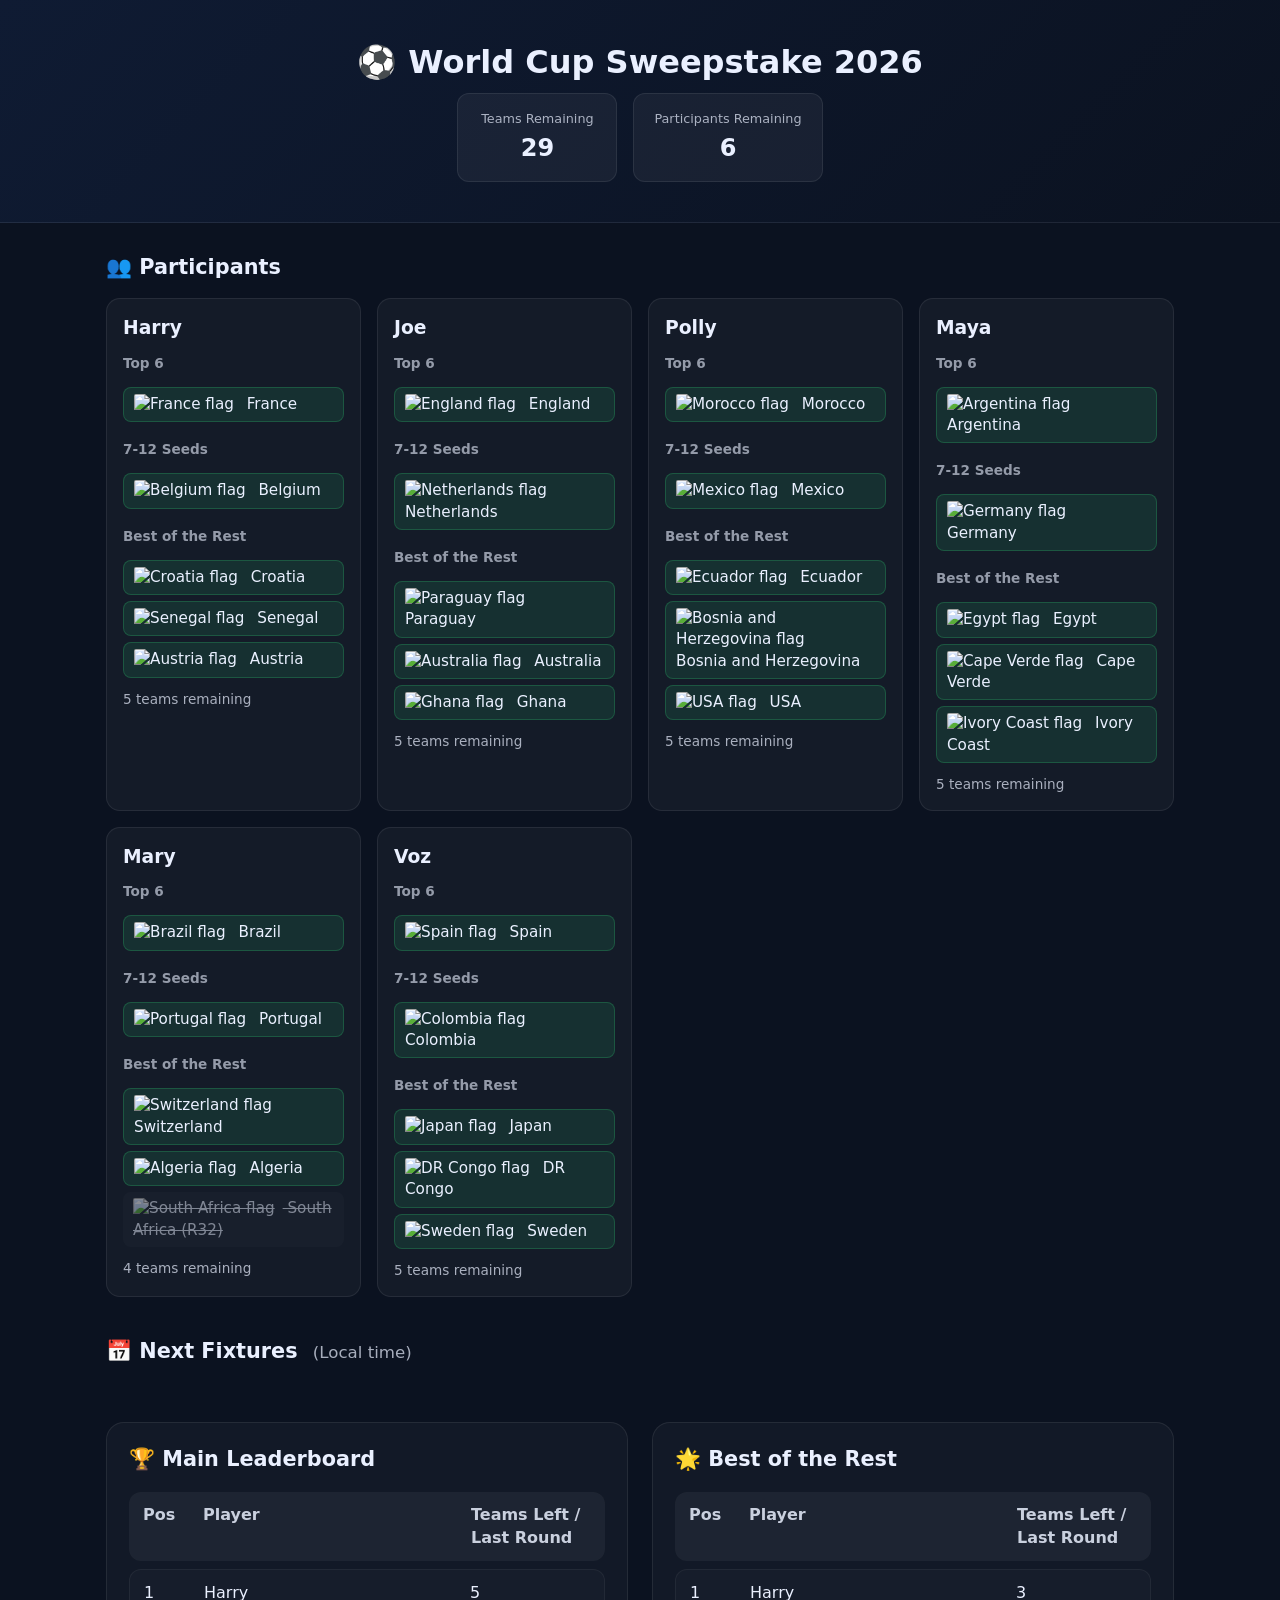
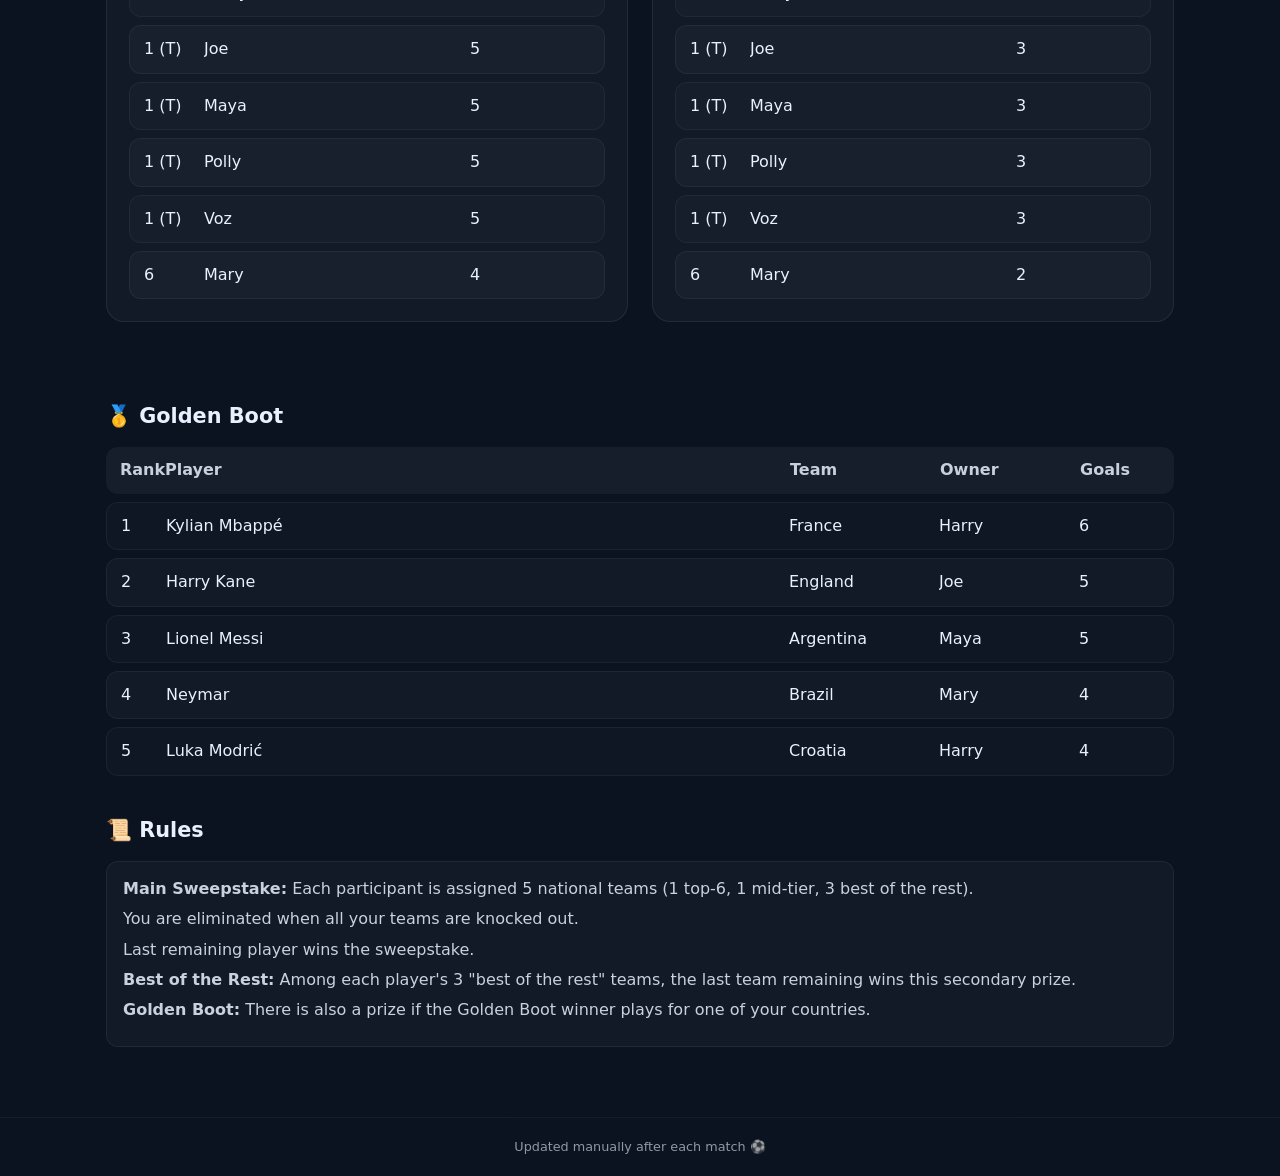
==== index.html @ 1a228617 "correct time zone" ====
<!DOCTYPE html>
<html lang="en">
<head>
  <meta charset="UTF-8" />
  <meta name="viewport" content="width=device-width, initial-scale=1.0"/>
  <title>World Cup Sweepstake</title>
  <link rel="stylesheet" href="style.css">
</head>

<body>

  <header class="hero">
    <h1>⚽ World Cup Sweepstake 2026</h1>
    

    <div class="summary">
      <div class="card">
        <div class="label">Teams Remaining</div>
        <div id="teamsRemaining" class="value">30</div>
      </div>

      <div class="card">
        <div class="label">Participants Remaining</div>
        <div class="value">6</div>
      </div>
    </div>
  </header>

  <main>
    <!-- Participants -->
    <section class="section">
      <h2>👥 Participants</h2>
      <div id="players" class="grid"></div>
    </section>

    <!-- Next Fixtures -->
    <section class="section">
      <h2>📅 Next Fixtures <span class="heading-meta">(Local time)</span></h2>
      <div id="next-fixtures" class="table"></div>
    </section>

   
    
    <!-- Leaderboards Side by Side -->
    <div class="leaderboards-container">
      <section class="section">
        <h2>🏆 Main Leaderboard</h2>
        <div id="leaderboard" class="table"></div>
      </section>

      <section class="section">
        <h2>🌟 Best of the Rest</h2>
        <div id="best-of-rest" class="table"></div>
      </section>
    </div>

     <!-- Golden Boot -->
    <section class="section">
      <h2>🥇 Golden Boot</h2>
      <div id="golden-boot" class="table"></div>
    </section>

    <!-- Rules -->
    <section class="section">
      <h2>📜 Rules</h2>
      <div class="rules">
        <p><strong>Main Sweepstake:</strong> Each participant is assigned 5 national teams (1 top-6, 1 mid-tier, 3 best of the rest).</p>
        <p>You are eliminated when all your teams are knocked out.</p>
        <p>Last remaining player wins the sweepstake.</p>
        <p><strong>Best of the Rest:</strong> Among each player's 3 "best of the rest" teams, the last team remaining wins this secondary prize.</p>
        <p><strong>Golden Boot:</strong> There is also a prize if the Golden Boot winner plays for one of your countries.</p>
      </div>
    </section>
  </main>

  <footer>
    <p>Updated manually after each match ⚽</p>
  </footer>

  <script src="data.js"></script>
  <script src="script.js"></script>
</body>
</html>
---- style.css ----
* {
  margin: 0;
  padding: 0;
  box-sizing: border-box;
  font-family: system-ui, -apple-system, Segoe UI, Roboto, Arial, sans-serif;
}

body {
  background: #0b1220;
  color: #eaf0ff;
  line-height: 1.4;
}

/* HERO */
.hero {
  padding: 40px 20px;
  text-align: center;
  background: linear-gradient(135deg, #0f1b33, #0b1220);
  border-bottom: 1px solid rgba(255,255,255,0.08);
}

.hero h1 {
  font-size: 2rem;
  margin-bottom: 8px;
}

.subtitle {
  opacity: 0.7;
  margin-bottom: 24px;
}

.summary {
  display: flex;
  justify-content: center;
  gap: 16px;
  flex-wrap: wrap;
}

.card {
  background: rgba(255,255,255,0.05);
  padding: 16px 20px;
  border-radius: 12px;
  min-width: 160px;
  border: 1px solid rgba(255,255,255,0.08);
}

.label {
  font-size: 0.8rem;
  opacity: 0.7;
}

.value {
  font-size: 1.5rem;
  font-weight: 600;
  margin-top: 4px;
}

.flag {
  width: 20px;
  height: 15px;
  margin-right: 8px;
  border-radius: 2px;
  vertical-align: middle;
}

/* MAIN LAYOUT */
main {
  max-width: 1100px;
  margin: 0 auto;
  padding: 30px 16px;
}

.section {
  margin-bottom: 40px;
}

.section h2 {
  margin-bottom: 16px;
  font-size: 1.3rem;
}

.section h2 .heading-meta {
  font-size: 0.8em;
  opacity: 0.7;
  font-weight: 400;
  margin-left: 8px;
}

/* LEADERBOARDS */
.leaderboards-container {
  display: grid;
  grid-template-columns: 1fr 1fr;
  gap: 24px;
  align-items: flex-start;
  margin-bottom: 40px;
  min-width: 0;
}

.leaderboards-container .section {
  background: rgba(255,255,255,0.03);
  border: 1px solid rgba(255,255,255,0.08);
  border-radius: 18px;
  padding: 22px;
}

.leaderboards-container .section h2 {
  margin-bottom: 18px;
}

.table {
  display: flex;
  flex-direction: column;
  gap: 8px;
}

.leaderboard-header,
.leaderboard-row {
  display: grid;
  grid-template-columns: 60px 1fr 120px;
  padding: 12px 14px;
  border-radius: 12px;
  min-width: 0;
}

.leaderboard-header {
  background: rgba(255,255,255,0.06);
  font-weight: 600;
  opacity: 0.85;
}

.leaderboard-row {
  background: rgba(255,255,255,0.03);
  border: 1px solid rgba(255,255,255,0.05);
}

.leaderboard-row:nth-child(even) {
  background: rgba(255,255,255,0.02);
}

.leaderboard-row div {
  white-space: nowrap;
  overflow: hidden;
  text-overflow: ellipsis;
}

.golden-boot-header,
.golden-boot-row {
  display: grid;
  grid-template-columns: 45px 1fr 150px 140px 80px;
  padding: 12px 14px;
  border-radius: 12px;
  min-width: 0;
}

.golden-boot-header {
  background: rgba(255,255,255,0.06);
  font-weight: 600;
  opacity: 0.85;
}

.golden-boot-row {
  background: rgba(255,255,255,0.03);
  border: 1px solid rgba(255,255,255,0.05);
}

.golden-boot-row:nth-child(even) {
  background: rgba(255,255,255,0.02);
}

.golden-boot-row div {
  white-space: nowrap;
  overflow: hidden;
  text-overflow: ellipsis;
}

/* PLAYERS GRID */
.grid {
  display: grid;
  grid-template-columns: repeat(auto-fit, minmax(240px, 1fr));
  gap: 16px;
}

.player-card {
  background: rgba(255,255,255,0.04);
  border: 1px solid rgba(255,255,255,0.08);
  border-radius: 14px;
  padding: 16px;
  transition: transform 0.15s ease, border-color 0.15s ease;
}

.player-card:hover {
  transform: translateY(-3px);
  border-color: rgba(255,255,255,0.16);
}

.player-card h3 {
  margin-bottom: 12px;
}

.teams {
  display: flex;
  flex-direction: column;
  gap: 6px;
}

.team {
  padding: 6px 10px;
  border-radius: 8px;
  font-size: 0.95rem;
}

.team.alive {
  background: rgba(46, 204, 113, 0.12);
  border: 1px solid rgba(46, 204, 113, 0.25);
}

.team.out {
  background: rgba(255, 255, 255, 0.04);
  opacity: 0.5;
  text-decoration: line-through;
}

.footer {
  margin-top: 12px;
  font-size: 0.85rem;
  opacity: 0.7;
}

/* FIXTURE STYLES */
.next-fixture-row {
  display: flex;
  justify-content: space-between;
  align-items: center;
  padding: 14px 16px;
  border-radius: 14px;
  background: rgba(255,255,255,0.04);
  border: 1px solid rgba(255,255,255,0.06);
  gap: 16px;
}

.next-fixture-row.live {
  border-color: rgba(255, 84, 84, 0.35);
  background: rgba(255, 84, 84, 0.08);
}

.fixture-meta {
  display: flex;
  align-items: center;
  gap: 10px;
  opacity: 0.8;
}

.live-badge {
  display: inline-flex;
  align-items: center;
  justify-content: center;
  padding: 4px 8px;
  border-radius: 999px;
  background: #ff5454;
  color: #fff;
  font-size: 0.75rem;
  font-weight: 700;
  letter-spacing: 0.02em;
}

/* RULES */
.rules {
  background: rgba(255,255,255,0.03);
  padding: 16px;
  border-radius: 12px;
  border: 1px solid rgba(255,255,255,0.06);
}

.rules p {
  margin-bottom: 8px;
  opacity: 0.85;
}

/* FOOTER */
footer {
  text-align: center;
  padding: 20px;
  font-size: 0.8rem;
  opacity: 0.6;
  border-top: 1px solid rgba(255,255,255,0.08);
}

@media (max-width: 940px) {
  .leaderboards-container {
    grid-template-columns: 1fr;
  }
}
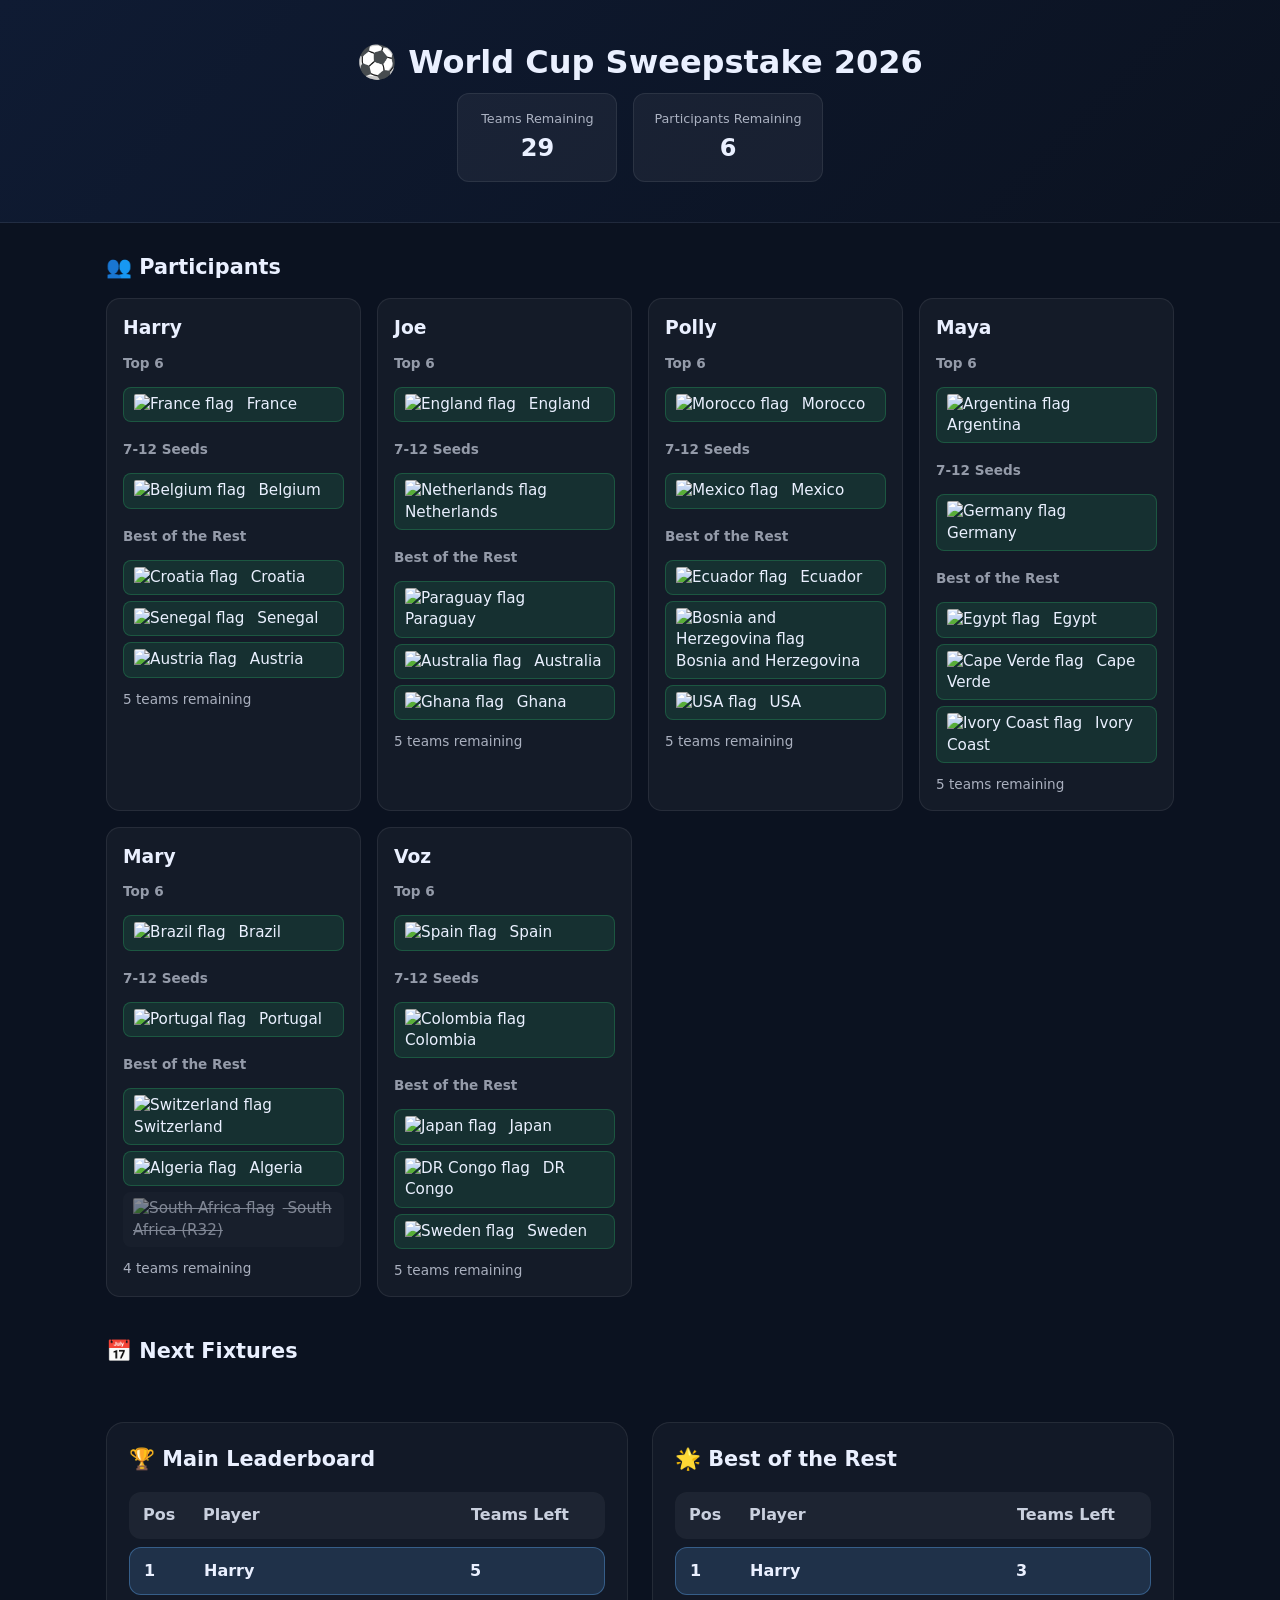
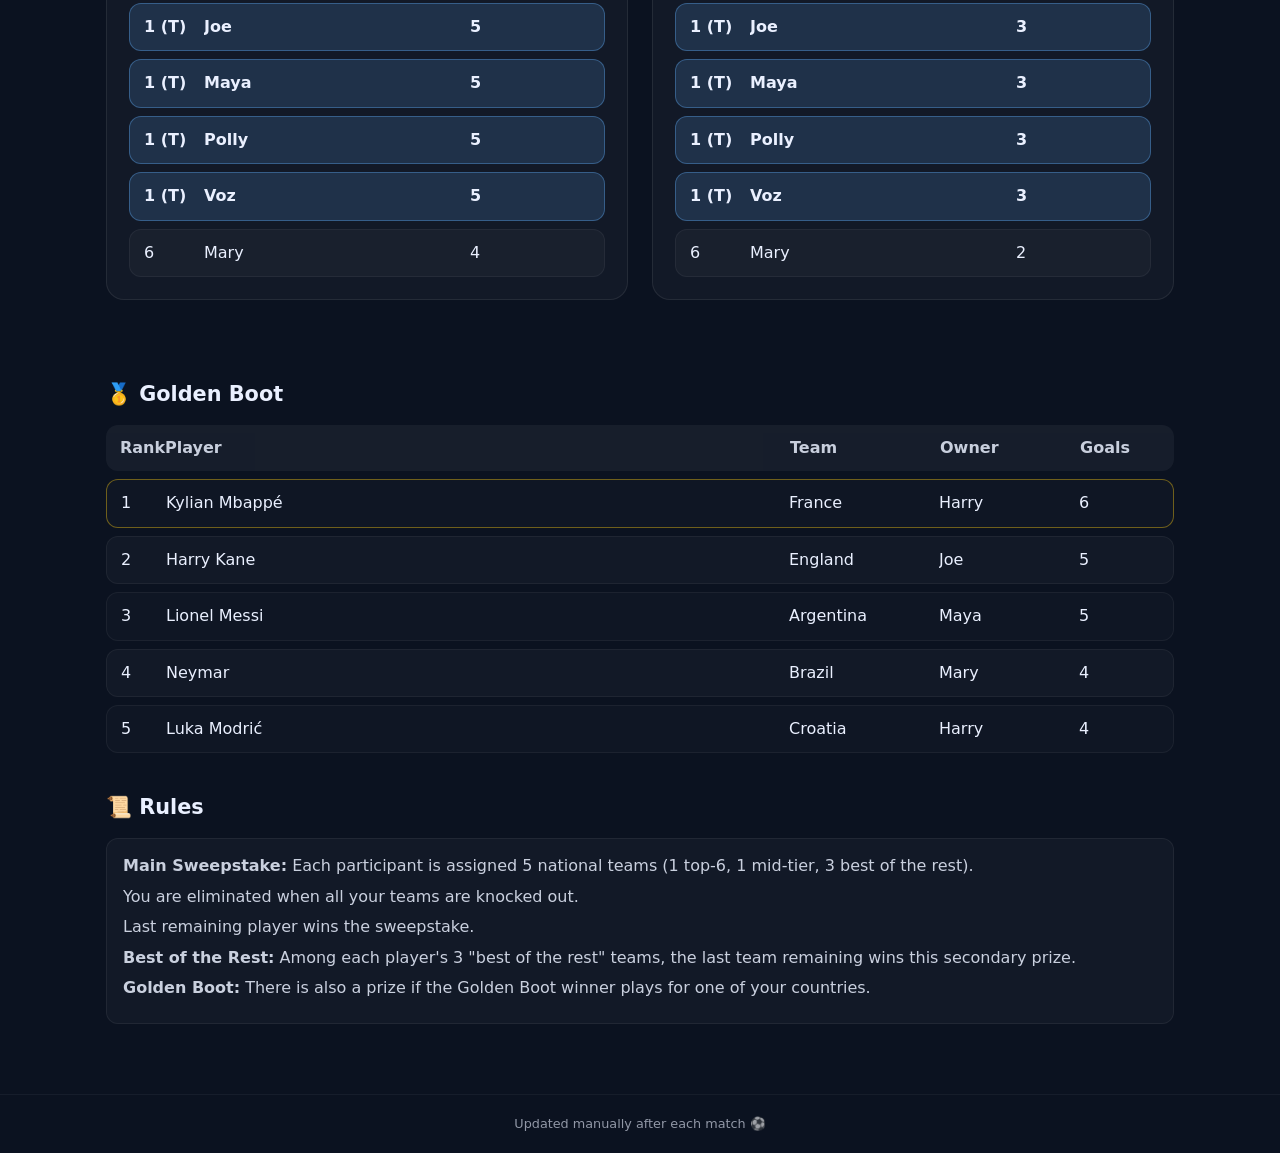
==== commit e63bf2f5: "winner highlighting" ====
--- a/index.html
+++ b/index.html
@@ -35,7 +35,7 @@
 
     <!-- Next Fixtures -->
     <section class="section">
-      <h2>📅 Next Fixtures <span class="heading-meta">(Local time)</span></h2>
+      <h2>📅 Next Fixtures </h2>
       <div id="next-fixtures" class="table"></div>
     </section>
 
--- a/style.css
+++ b/style.css
@@ -137,6 +137,15 @@
   background: rgba(255,255,255,0.02);
 }
 
+.leaderboard-row.winner {
+  background: rgba(102, 178, 255, 0.16);
+  border-color: rgba(102, 178, 255, 0.35);
+}
+
+.leaderboard-row.winner div {
+  font-weight: 600;
+}
+
 .leaderboard-row div {
   white-space: nowrap;
   overflow: hidden;
@@ -161,6 +170,11 @@
 .golden-boot-row {
   background: rgba(255,255,255,0.03);
   border: 1px solid rgba(255,255,255,0.05);
+}
+
+.golden-boot-row.winner {
+  background: rgba(255, 206, 15, 0.12);
+  border-color: rgba(255, 206, 15, 0.4);
 }
 
 .golden-boot-row:nth-child(even) {
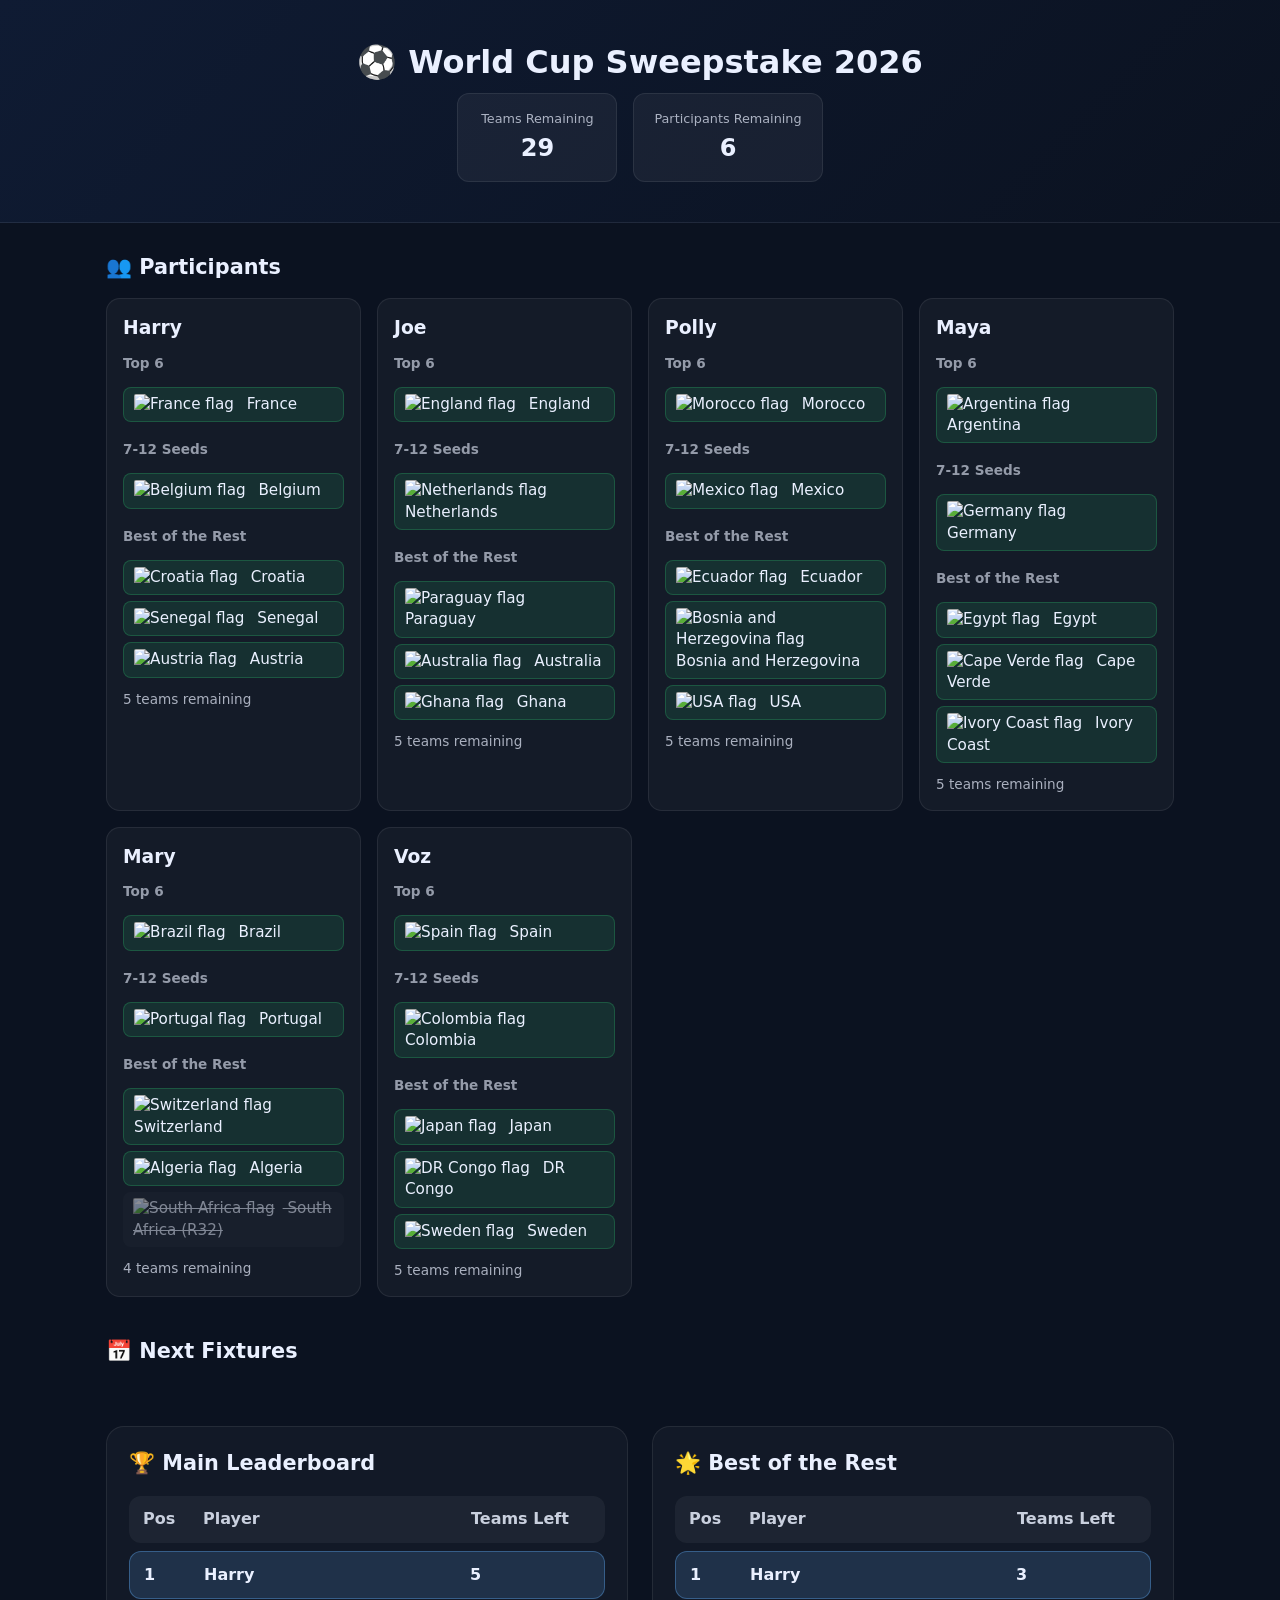
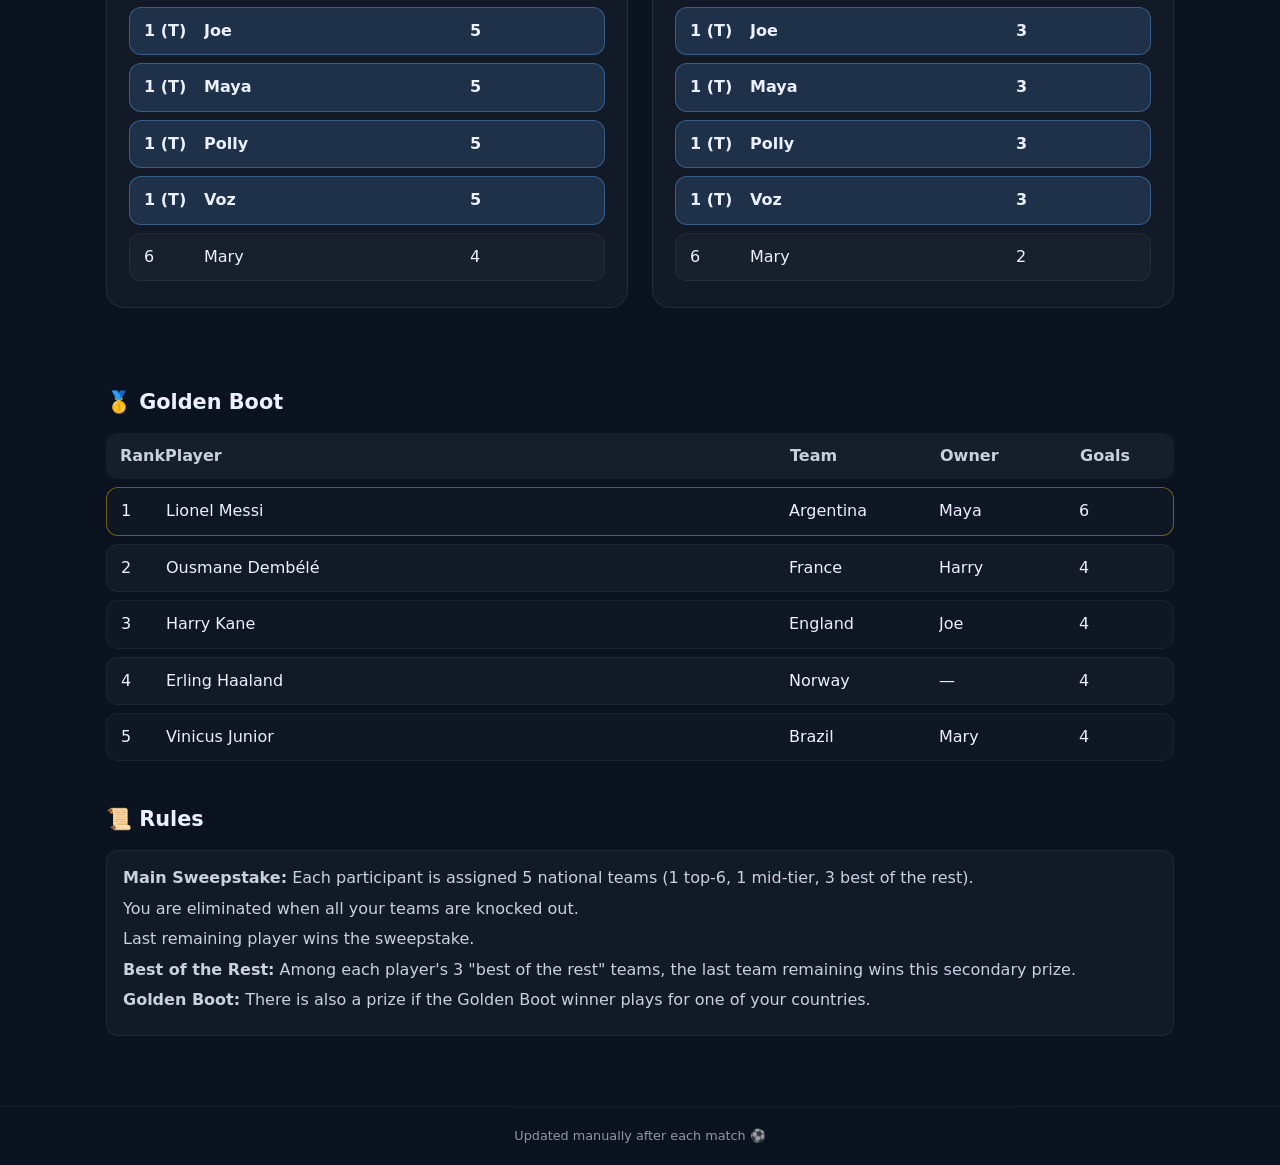
==== commit c0a3e2ec: "stats page" ====
--- a/index.html
+++ b/index.html
@@ -11,7 +11,6 @@
 
   <header class="hero">
     <h1>⚽ World Cup Sweepstake 2026</h1>
-    
 
     <div class="summary">
       <div class="card">
--- a/style.css
+++ b/style.css
@@ -29,6 +29,39 @@
   margin-bottom: 24px;
 }
 
+.hero-actions {
+  margin-bottom: 20px;
+}
+
+.button {
+  display: inline-flex;
+  align-items: center;
+  justify-content: center;
+  padding: 12px 18px;
+  border-radius: 999px;
+  border: 1px solid rgba(255,255,255,0.14);
+  background: rgba(255,255,255,0.08);
+  color: inherit;
+  text-decoration: none;
+  font-weight: 600;
+  transition: background 0.18s ease, transform 0.18s ease;
+}
+
+.button:hover {
+  background: rgba(255,255,255,0.12);
+  transform: translateY(-1px);
+}
+
+.button.primary {
+  background: #5487ff;
+  border-color: rgba(84, 135, 255, 0.8);
+  color: #fff;
+}
+
+.button.primary:hover {
+  background: #3f6ee0;
+}
+
 .summary {
   display: flex;
   justify-content: center;
@@ -74,6 +107,59 @@
   margin-bottom: 40px;
 }
 
+.participant-select {
+  width: 100%;
+  max-width: 420px;
+  padding: 14px 16px;
+  border-radius: 14px;
+  border: 1px solid rgba(255,255,255,0.14);
+  background: rgba(255,255,255,0.06);
+  color: inherit;
+  font-size: 1rem;
+}
+
+.stats-grid {
+  display: grid;
+  grid-template-columns: repeat(2, minmax(140px, 1fr));
+  gap: 16px;
+}
+
+.team-groups {
+  display: grid;
+  gap: 18px;
+}
+
+.team-group {
+  background: rgba(255,255,255,0.03);
+  border: 1px solid rgba(255,255,255,0.08);
+  border-radius: 18px;
+  padding: 18px;
+}
+
+.team-group h3 {
+  margin-bottom: 12px;
+}
+
+.team-detail {
+  display: flex;
+  justify-content: space-between;
+  gap: 12px;
+  align-items: center;
+  padding: 14px 16px;
+  border-radius: 12px;
+  background: rgba(255,255,255,0.04);
+  border: 1px solid rgba(255,255,255,0.08);
+}
+
+.team-detail.alive {
+  border-color: rgba(46, 204, 113, 0.24);
+  background: rgba(46, 204, 113, 0.1);
+}
+
+.team-detail.out {
+  opacity: 0.7;
+}
+
 .section h2 {
   margin-bottom: 16px;
   font-size: 1.3rem;
@@ -111,6 +197,12 @@
   display: flex;
   flex-direction: column;
   gap: 8px;
+  overflow-x: auto;
+  padding-bottom: 4px;
+}
+
+.table > div {
+  min-width: 100%;
 }
 
 .leaderboard-header,
@@ -120,6 +212,12 @@
   padding: 12px 14px;
   border-radius: 12px;
   min-width: 0;
+}
+
+.leaderboard-header {
+  position: sticky;
+  top: 0;
+  z-index: 2;
 }
 
 .leaderboard-header {
@@ -304,3 +402,78 @@
     grid-template-columns: 1fr;
   }
 }
+
+@media (max-width: 760px) {
+  body {
+    font-size: 0.95rem;
+  }
+
+  .hero {
+    padding: 28px 16px;
+  }
+
+  .summary {
+    flex-direction: column;
+    align-items: stretch;
+  }
+
+  .card {
+    min-width: auto;
+    width: 100%;
+  }
+
+  .section {
+    margin-bottom: 28px;
+  }
+
+  .section h2 {
+    font-size: 1.15rem;
+  }
+
+  .leaderboard-header,
+  .leaderboard-row,
+  .golden-boot-header,
+  .golden-boot-row {
+    padding: 10px 12px;
+  }
+
+  .next-fixture-row {
+    flex-direction: column;
+    align-items: flex-start;
+  }
+
+  .fixture-meta {
+    width: 100%;
+    margin-top: 10px;
+  }
+
+  .leaderboard-header,
+  .leaderboard-row {
+    grid-template-columns: 50px 1fr 1fr;
+  }
+
+  .golden-boot-header,
+  .golden-boot-row {
+    grid-template-columns: 35px 1fr 110px 110px 60px;
+  }
+
+  .leaderboard-header {
+    position: sticky;
+    top: 0;
+    z-index: 2;
+  }
+
+  .golden-boot-header {
+    position: sticky;
+    top: 0;
+    z-index: 2;
+  }
+
+  .team {
+    font-size: 0.9rem;
+  }
+
+  .footer {
+    font-size: 0.82rem;
+  }
+}
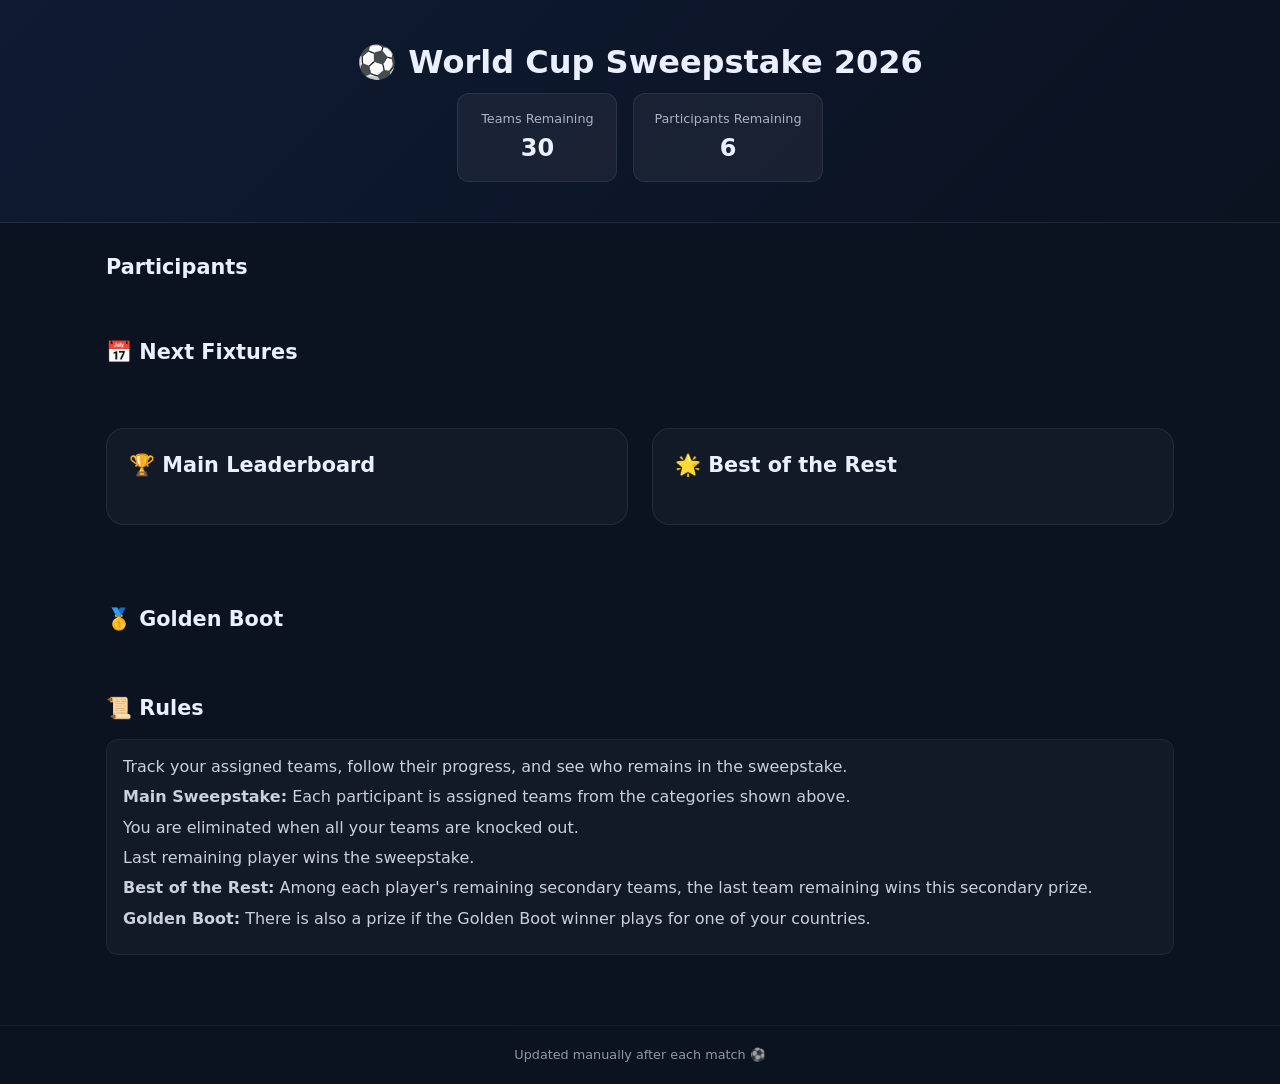
==== commit 0822e73f: "Merge: preserve remote goldenBoot/eliminatedTeams; keep local sweepstakes structure" ====
--- a/index.html
+++ b/index.html
@@ -10,7 +10,7 @@
 <body>
 
   <header class="hero">
-    <h1>⚽ World Cup Sweepstake 2026</h1>
+    <h1 id="pageTitle">⚽ World Cup Sweepstake 2026</h1>
 
     <div class="summary">
       <div class="card">
@@ -28,7 +28,7 @@
   <main>
     <!-- Participants -->
     <section class="section">
-      <h2>👥 Participants</h2>
+      <h2>Participants</h2>
       <div id="players" class="grid"></div>
     </section>
 
@@ -63,10 +63,11 @@
     <section class="section">
       <h2>📜 Rules</h2>
       <div class="rules">
-        <p><strong>Main Sweepstake:</strong> Each participant is assigned 5 national teams (1 top-6, 1 mid-tier, 3 best of the rest).</p>
+        <p>Track your assigned teams, follow their progress, and see who remains in the sweepstake.</p>
+        <p><strong>Main Sweepstake:</strong> Each participant is assigned teams from the categories shown above.</p>
         <p>You are eliminated when all your teams are knocked out.</p>
         <p>Last remaining player wins the sweepstake.</p>
-        <p><strong>Best of the Rest:</strong> Among each player's 3 "best of the rest" teams, the last team remaining wins this secondary prize.</p>
+        <p><strong>Best of the Rest:</strong> Among each player's remaining secondary teams, the last team remaining wins this secondary prize.</p>
         <p><strong>Golden Boot:</strong> There is also a prize if the Golden Boot winner plays for one of your countries.</p>
       </div>
     </section>
--- a/style.css
+++ b/style.css
@@ -107,58 +107,6 @@
   margin-bottom: 40px;
 }
 
-.participant-select {
-  width: 100%;
-  max-width: 420px;
-  padding: 14px 16px;
-  border-radius: 14px;
-  border: 1px solid rgba(255,255,255,0.14);
-  background: rgba(255,255,255,0.06);
-  color: inherit;
-  font-size: 1rem;
-}
-
-.stats-grid {
-  display: grid;
-  grid-template-columns: repeat(2, minmax(140px, 1fr));
-  gap: 16px;
-}
-
-.team-groups {
-  display: grid;
-  gap: 18px;
-}
-
-.team-group {
-  background: rgba(255,255,255,0.03);
-  border: 1px solid rgba(255,255,255,0.08);
-  border-radius: 18px;
-  padding: 18px;
-}
-
-.team-group h3 {
-  margin-bottom: 12px;
-}
-
-.team-detail {
-  display: flex;
-  justify-content: space-between;
-  gap: 12px;
-  align-items: center;
-  padding: 14px 16px;
-  border-radius: 12px;
-  background: rgba(255,255,255,0.04);
-  border: 1px solid rgba(255,255,255,0.08);
-}
-
-.team-detail.alive {
-  border-color: rgba(46, 204, 113, 0.24);
-  background: rgba(46, 204, 113, 0.1);
-}
-
-.team-detail.out {
-  opacity: 0.7;
-}
 
 .section h2 {
   margin-bottom: 16px;
@@ -388,6 +336,14 @@
   opacity: 0.85;
 }
 
+.empty-state {
+  padding: 16px;
+  border-radius: 14px;
+  background: rgba(255,255,255,0.04);
+  border: 1px solid rgba(255,255,255,0.08);
+  color: rgba(255,255,255,0.8);
+}
+
 /* FOOTER */
 footer {
   text-align: center;
@@ -454,7 +410,21 @@
 
   .golden-boot-header,
   .golden-boot-row {
-    grid-template-columns: 35px 1fr 110px 110px 60px;
+    grid-template-columns: 35px minmax(90px, 1.5fr) minmax(70px, 1fr) minmax(70px, 1fr) 45px;
+    gap: 6px;
+    align-items: start;
+  }
+
+  .golden-boot-header div,
+  .golden-boot-row div {
+    white-space: normal;
+    overflow-wrap: anywhere;
+    min-width: 0;
+  }
+
+  .golden-boot-header div:nth-child(2),
+  .golden-boot-row div:nth-child(2) {
+    min-width: 0;
   }
 
   .leaderboard-header {
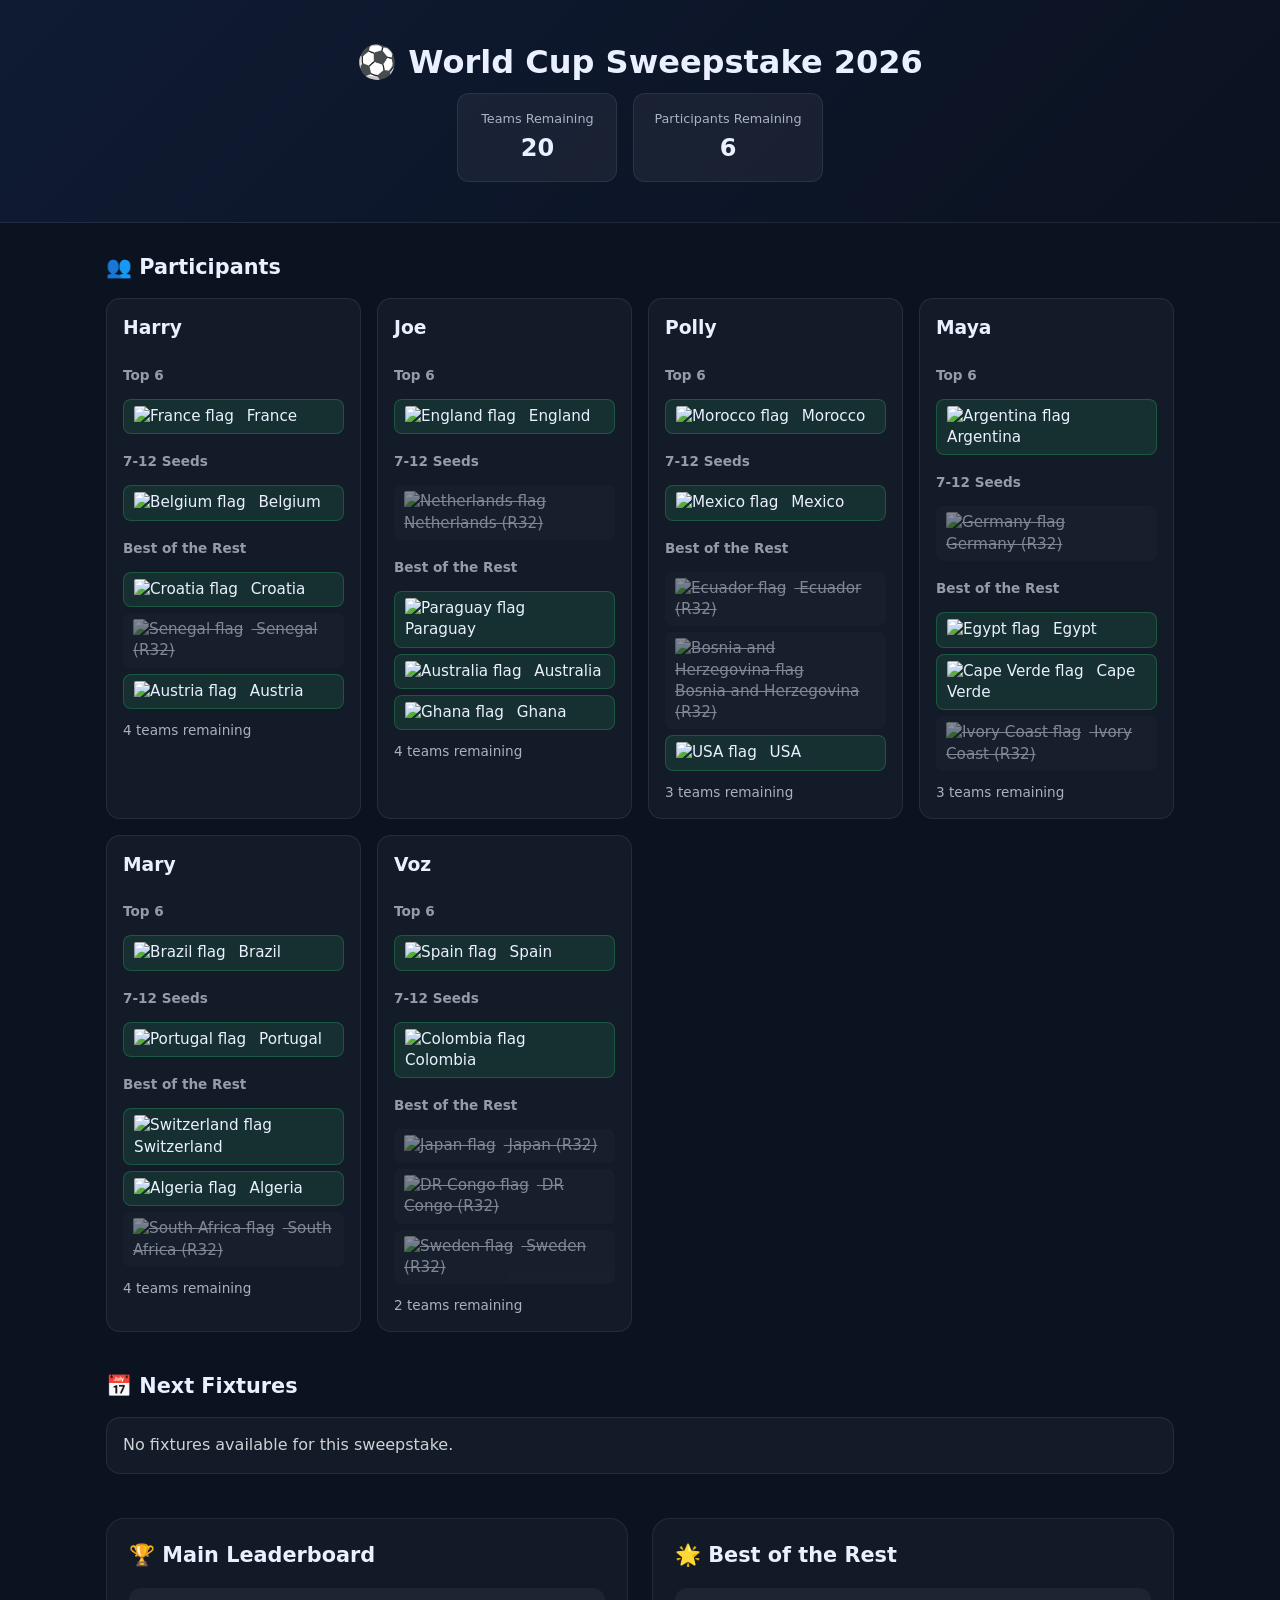
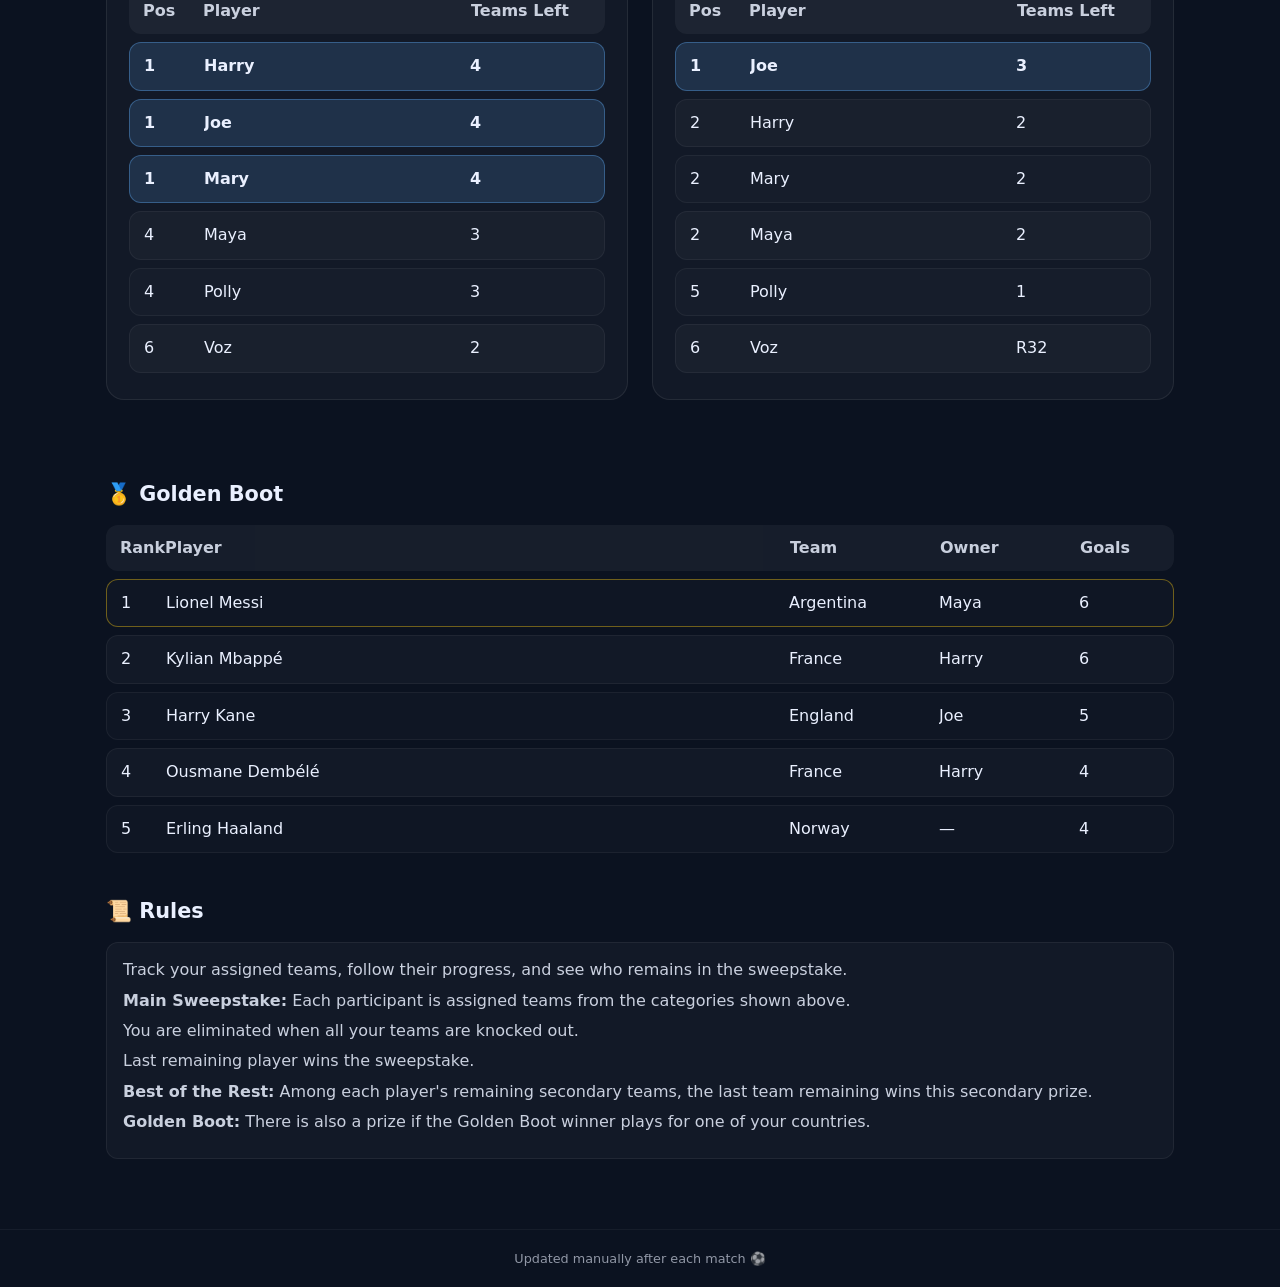
==== commit 06ffa7ab: "fixing" ====
--- a/index.html
+++ b/index.html
@@ -28,7 +28,7 @@
   <main>
     <!-- Participants -->
     <section class="section">
-      <h2>Participants</h2>
+      <h2>👥 Participants</h2>
       <div id="players" class="grid"></div>
     </section>
 
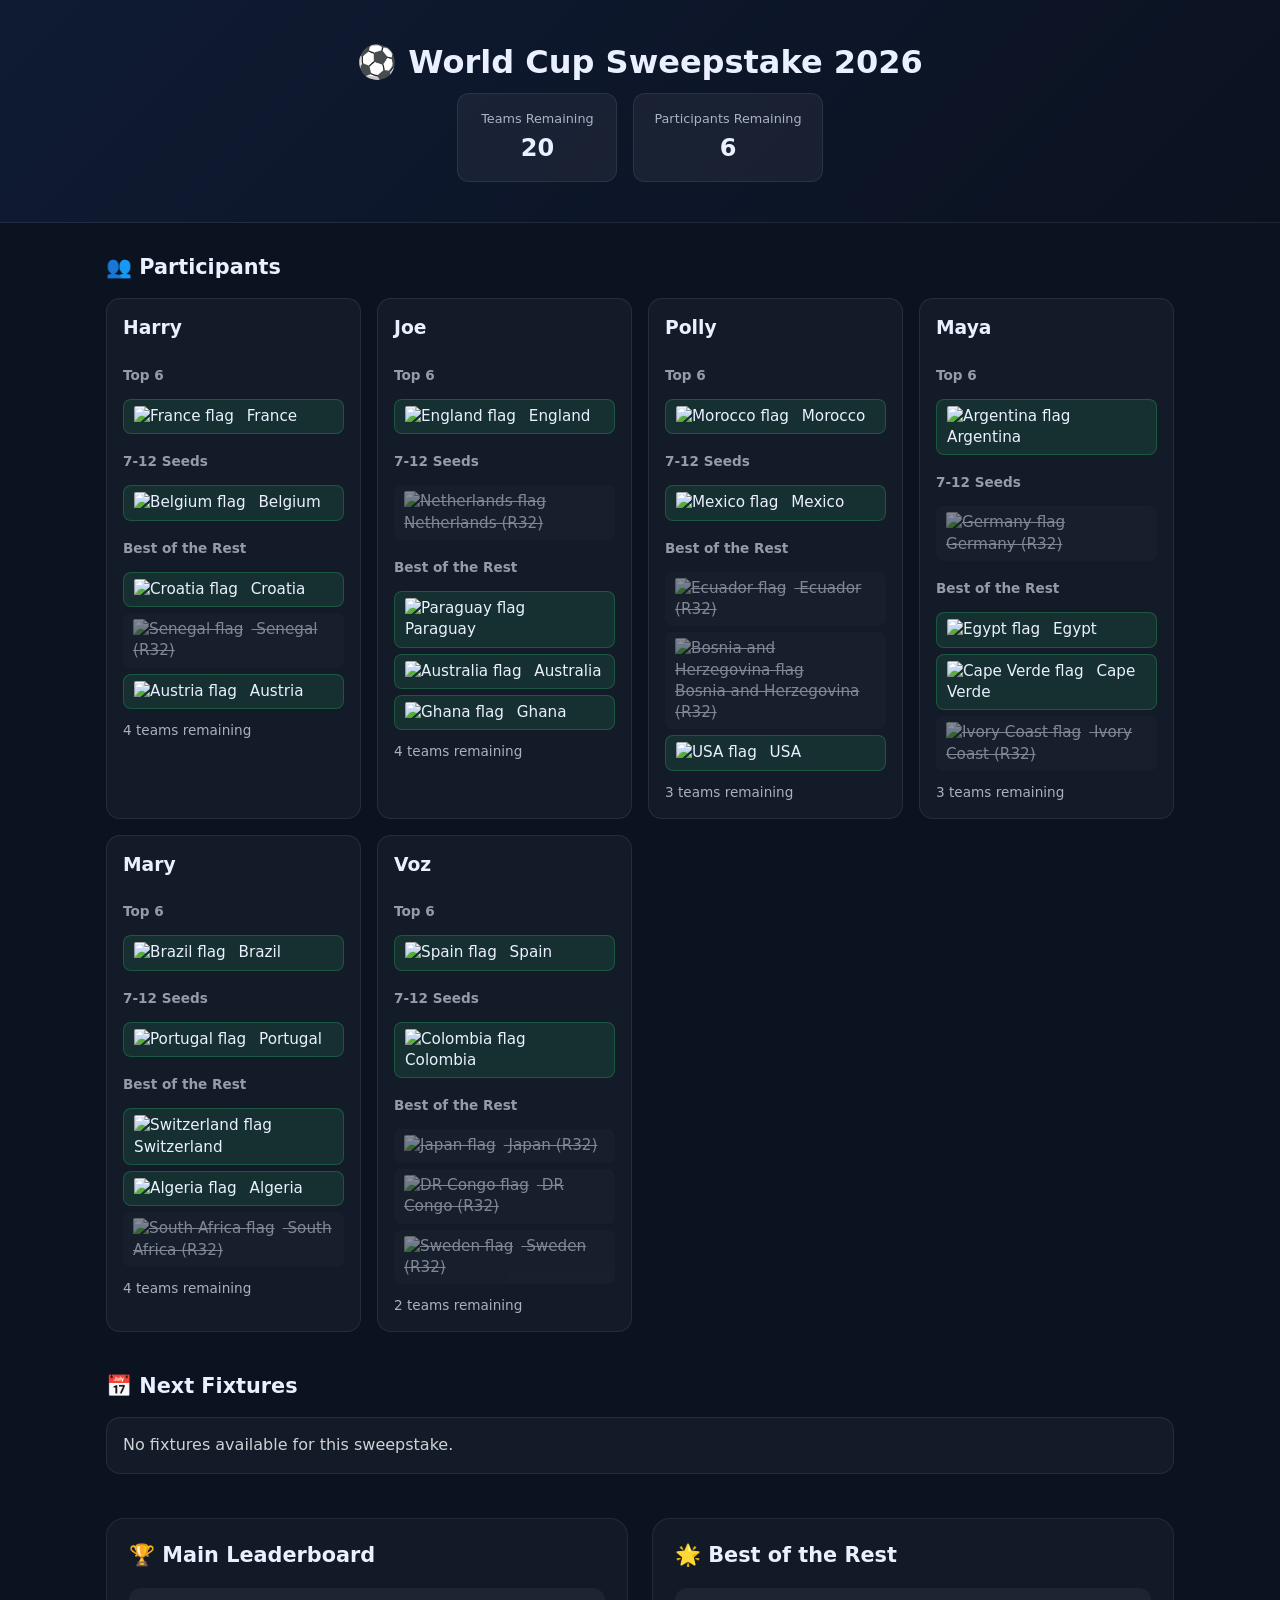
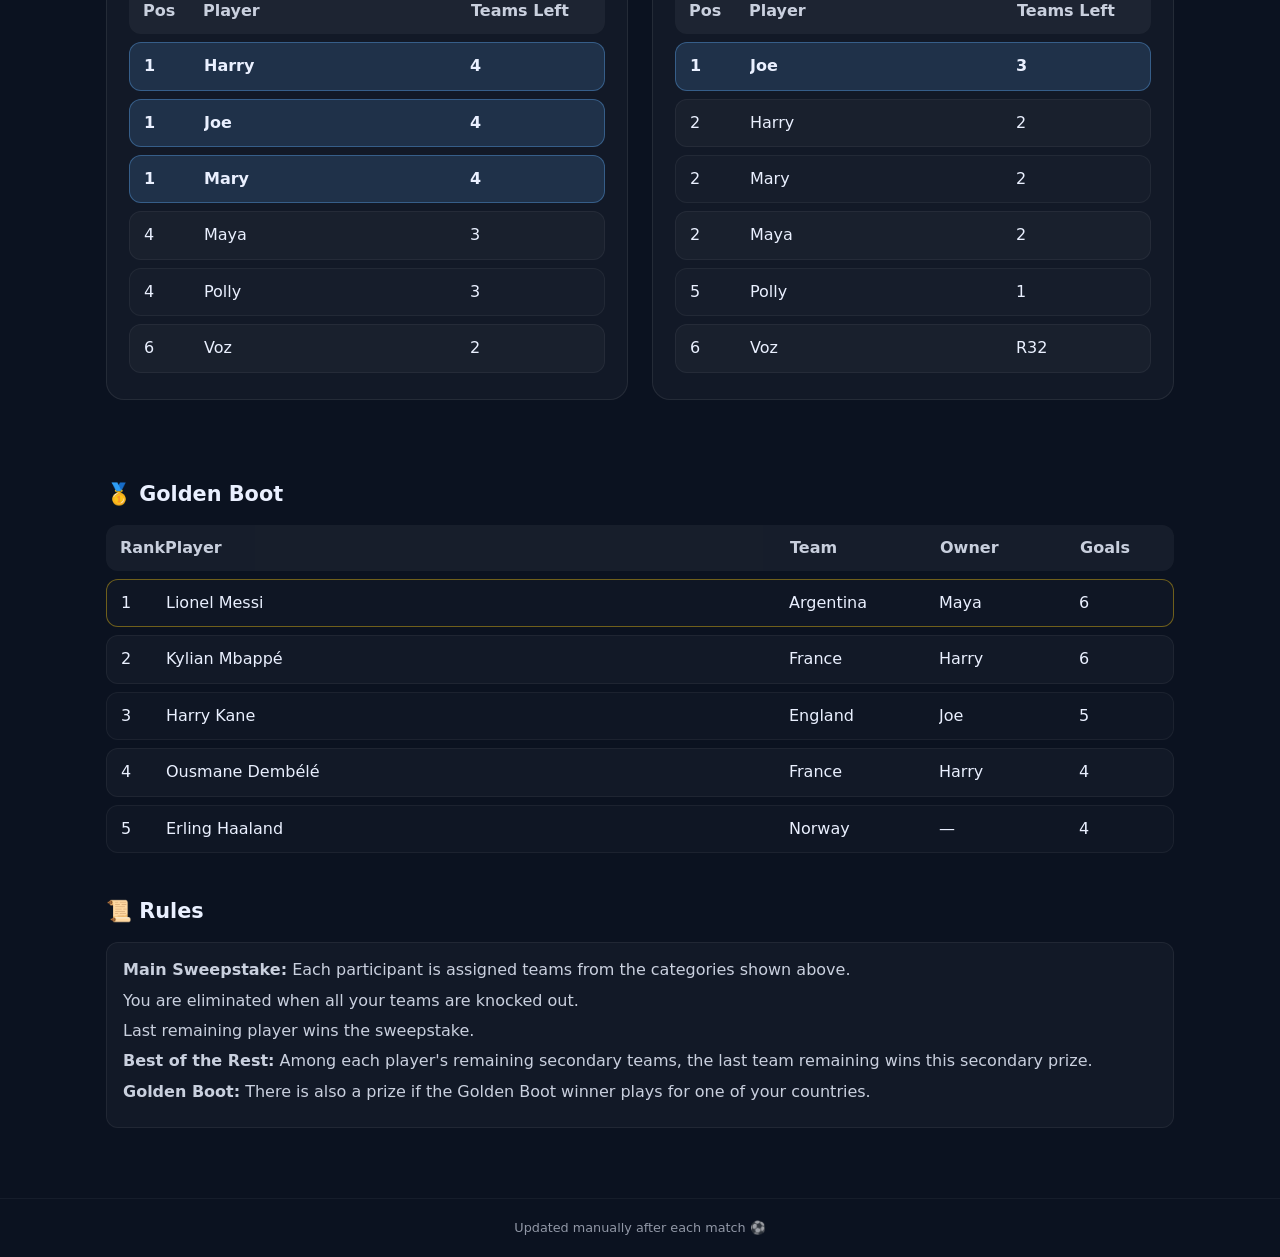
==== commit fd7a4d72: "minor" ====
--- a/index.html
+++ b/index.html
@@ -63,7 +63,6 @@
     <section class="section">
       <h2>📜 Rules</h2>
       <div class="rules">
-        <p>Track your assigned teams, follow their progress, and see who remains in the sweepstake.</p>
         <p><strong>Main Sweepstake:</strong> Each participant is assigned teams from the categories shown above.</p>
         <p>You are eliminated when all your teams are knocked out.</p>
         <p>Last remaining player wins the sweepstake.</p>
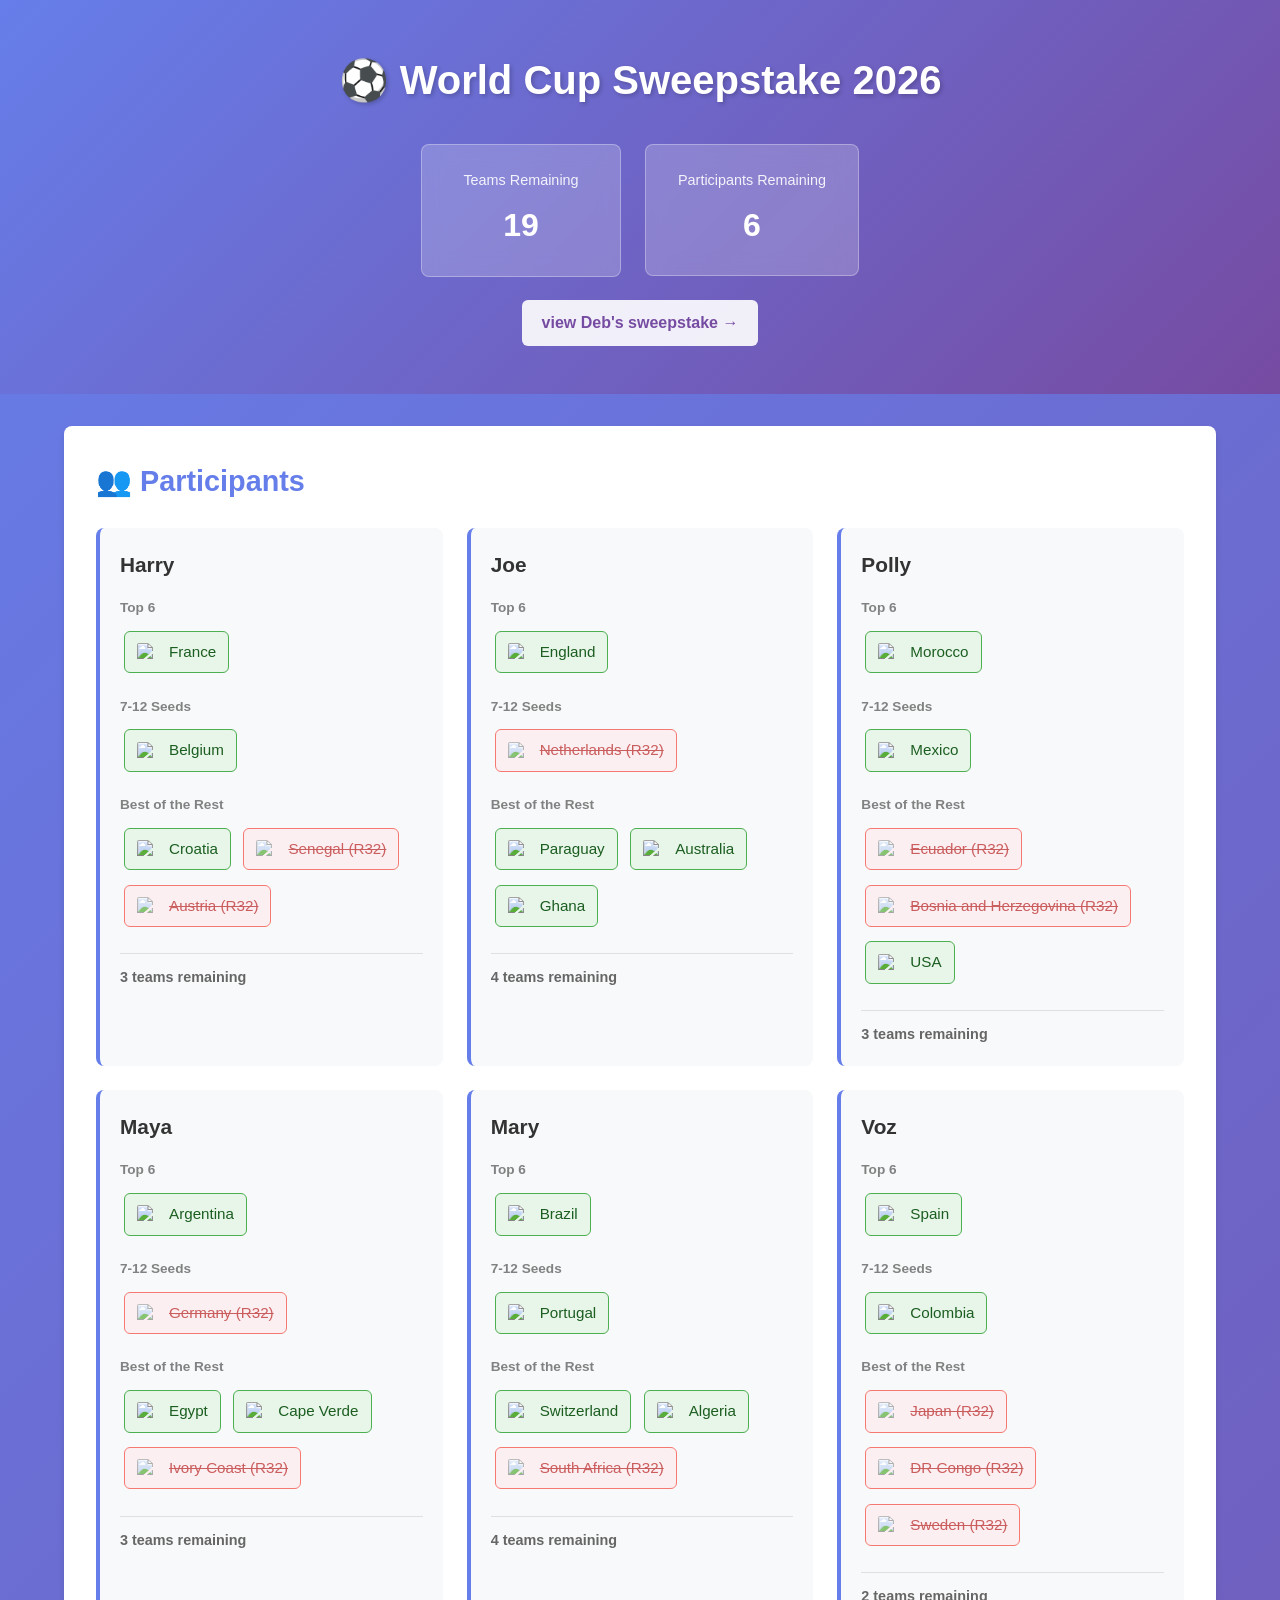
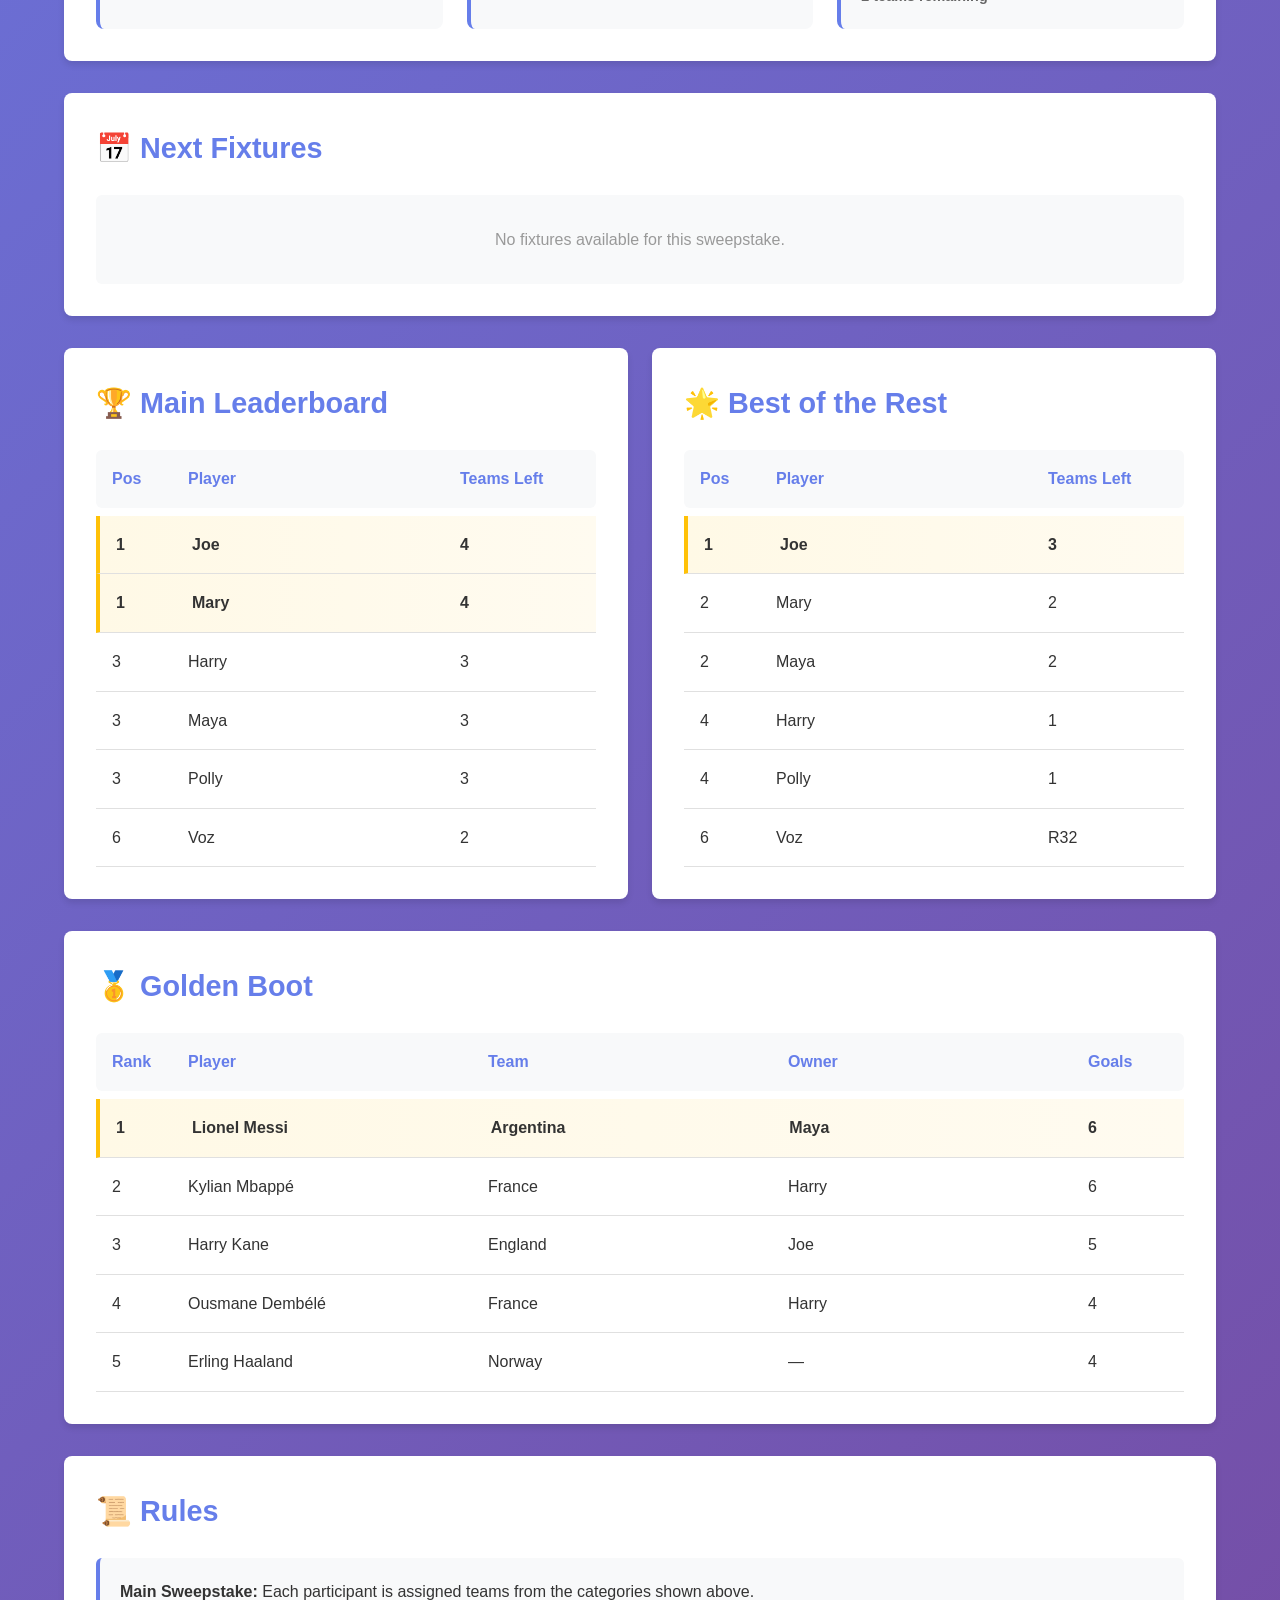
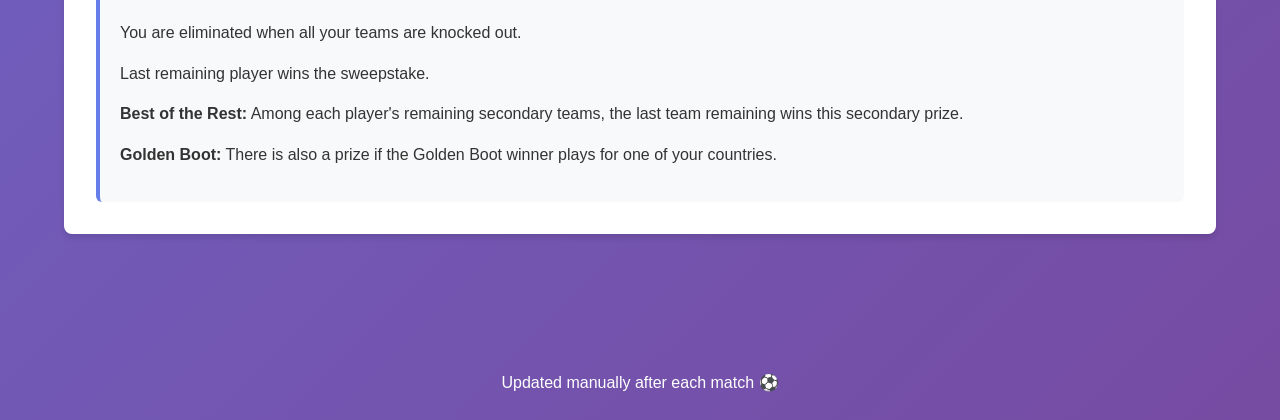
==== commit 1fe9c39a: "Add link to Deb's sweepstake in header" ====
--- a/index.html
+++ b/index.html
@@ -23,6 +23,10 @@
         <div class="value">6</div>
       </div>
     </div>
+
+    <div class="sweepstake-links">
+      <a href="team-draw.html">view Deb's sweepstake →</a>
+    </div>
   </header>
 
   <main>
@@ -39,7 +43,7 @@
     </section>
 
    
-    
+     
     <!-- Leaderboards Side by Side -->
     <div class="leaderboards-container">
       <section class="section">
--- a/style.css
+++ b/style.css
@@ -2,448 +2,326 @@
   margin: 0;
   padding: 0;
   box-sizing: border-box;
-  font-family: system-ui, -apple-system, Segoe UI, Roboto, Arial, sans-serif;
 }
 
 body {
-  background: #0b1220;
-  color: #eaf0ff;
-  line-height: 1.4;
-}
-
-/* HERO */
+  font-family: -apple-system, BlinkMacSystemFont, "Segoe UI", Roboto, "Helvetica Neue", Arial, sans-serif;
+  background: linear-gradient(135deg, #667eea 0%, #764ba2 100%);
+  color: #333;
+  line-height: 1.6;
+}
+
 .hero {
-  padding: 40px 20px;
+  background: linear-gradient(135deg, #667eea 0%, #764ba2 100%);
+  padding: 48px 24px;
   text-align: center;
-  background: linear-gradient(135deg, #0f1b33, #0b1220);
-  border-bottom: 1px solid rgba(255,255,255,0.08);
+  color: white;
 }
 
 .hero h1 {
-  font-size: 2rem;
-  margin-bottom: 8px;
-}
-
-.subtitle {
-  opacity: 0.7;
-  margin-bottom: 24px;
-}
-
-.hero-actions {
-  margin-bottom: 20px;
-}
-
-.button {
-  display: inline-flex;
-  align-items: center;
-  justify-content: center;
-  padding: 12px 18px;
-  border-radius: 999px;
-  border: 1px solid rgba(255,255,255,0.14);
-  background: rgba(255,255,255,0.08);
-  color: inherit;
-  text-decoration: none;
-  font-weight: 600;
-  transition: background 0.18s ease, transform 0.18s ease;
-}
-
-.button:hover {
-  background: rgba(255,255,255,0.12);
-  transform: translateY(-1px);
-}
-
-.button.primary {
-  background: #5487ff;
-  border-color: rgba(84, 135, 255, 0.8);
-  color: #fff;
-}
-
-.button.primary:hover {
-  background: #3f6ee0;
+  font-size: 2.5rem;
+  margin-bottom: 32px;
+  text-shadow: 2px 2px 4px rgba(0, 0, 0, 0.2);
 }
 
 .summary {
   display: flex;
   justify-content: center;
+  gap: 24px;
+  margin-bottom: 24px;
+  flex-wrap: wrap;
+}
+
+.card {
+  background: rgba(255, 255, 255, 0.2);
+  backdrop-filter: blur(10px);
+  border-radius: 8px;
+  padding: 24px 32px;
+  min-width: 200px;
+  border: 1px solid rgba(255, 255, 255, 0.3);
+}
+
+.card .label {
+  font-size: 0.9rem;
+  opacity: 0.9;
+  margin-bottom: 8px;
+}
+
+.card .value {
+  font-size: 2rem;
+  font-weight: bold;
+}
+
+.sweepstake-links {
+  margin-top: 24px;
+}
+
+.sweepstake-links a {
+  display: inline-block;
+  background: rgba(255, 255, 255, 0.9);
+  color: #764ba2;
+  padding: 10px 20px;
+  border-radius: 6px;
+  text-decoration: none;
+  font-weight: 600;
+  transition: all 0.3s ease;
+}
+
+.sweepstake-links a:hover {
+  background: white;
+  transform: translateY(-2px);
+  box-shadow: 0 4px 12px rgba(0, 0, 0, 0.15);
+}
+
+main {
+  max-width: 1200px;
+  margin: 0 auto;
+  padding: 32px 24px;
+}
+
+.section {
+  background: white;
+  border-radius: 8px;
+  padding: 32px;
+  margin-bottom: 32px;
+  box-shadow: 0 4px 6px rgba(0, 0, 0, 0.1);
+}
+
+.section h2 {
+  margin-bottom: 24px;
+  color: #667eea;
+  font-size: 1.8rem;
+}
+
+.grid {
+  display: grid;
+  grid-template-columns: repeat(auto-fill, minmax(300px, 1fr));
+  gap: 24px;
+}
+
+.player-card {
+  background: #f8f9fa;
+  border-radius: 8px;
+  padding: 20px;
+  border-left: 4px solid #667eea;
+  transition: all 0.3s ease;
+}
+
+.player-card:hover {
+  box-shadow: 0 4px 12px rgba(102, 126, 234, 0.15);
+  transform: translateY(-2px);
+}
+
+.player-card h3 {
+  margin-bottom: 16px;
+  color: #333;
+  font-size: 1.3rem;
+}
+
+.teams {
+  margin-bottom: 16px;
+}
+
+.team {
+  display: inline-flex;
+  align-items: center;
+  gap: 8px;
+  background: white;
+  padding: 8px 12px;
+  border-radius: 6px;
+  margin: 4px;
+  border: 1px solid #e0e0e0;
+  font-size: 0.95rem;
+  transition: all 0.3s ease;
+}
+
+.team img.flag {
+  width: 24px;
+  height: 18px;
+  object-fit: cover;
+  border-radius: 2px;
+}
+
+.team.alive {
+  background: #e8f5e9;
+  border-color: #4caf50;
+  color: #1b5e20;
+}
+
+.team.out {
+  background: #ffebee;
+  border-color: #f44336;
+  color: #b71c1c;
+  text-decoration: line-through;
+  opacity: 0.7;
+}
+
+.player-card .footer {
+  padding-top: 12px;
+  border-top: 1px solid #e0e0e0;
+  font-size: 0.9rem;
+  color: #666;
+  font-weight: 600;
+}
+
+.table {
+  overflow-x: auto;
+}
+
+.leaderboard-header,
+.golden-boot-header {
+  display: grid;
+  grid-template-columns: 60px 1fr 120px;
   gap: 16px;
-  flex-wrap: wrap;
-}
-
-.card {
-  background: rgba(255,255,255,0.05);
-  padding: 16px 20px;
-  border-radius: 12px;
-  min-width: 160px;
-  border: 1px solid rgba(255,255,255,0.08);
-}
-
-.label {
+  padding: 16px;
+  background: #f8f9fa;
+  border-radius: 6px;
+  margin-bottom: 8px;
+  font-weight: 600;
+  color: #667eea;
+}
+
+.golden-boot-header {
+  grid-template-columns: 60px 1fr 1fr 1fr 80px;
+}
+
+.leaderboard-row,
+.golden-boot-row {
+  display: grid;
+  grid-template-columns: 60px 1fr 120px;
+  gap: 16px;
+  padding: 16px;
+  border-bottom: 1px solid #e0e0e0;
+  align-items: center;
+}
+
+.golden-boot-row {
+  grid-template-columns: 60px 1fr 1fr 1fr 80px;
+}
+
+.leaderboard-row:hover,
+.golden-boot-row:hover {
+  background: #f8f9fa;
+}
+
+.leaderboard-row.winner,
+.golden-boot-row.winner {
+  background: linear-gradient(90deg, #fff9e6, #fffbf0);
+  font-weight: 600;
+  border-left: 4px solid #ffc107;
+}
+
+.next-fixture-row {
+  padding: 16px;
+  border-bottom: 1px solid #e0e0e0;
+  display: flex;
+  justify-content: space-between;
+  align-items: center;
+  gap: 16px;
+}
+
+.next-fixture-row:hover {
+  background: #f8f9fa;
+}
+
+.next-fixture-row.live {
+  background: #fff3e0;
+  border-left: 4px solid #ff9800;
+}
+
+.next-fixture-row strong {
+  color: #667eea;
+}
+
+.next-fixture-row .owner {
+  color: #999;
+  font-size: 0.9rem;
+}
+
+.fixture-meta {
+  text-align: right;
+  font-size: 0.9rem;
+  color: #666;
+}
+
+.live-badge {
+  display: inline-block;
+  background: #f44336;
+  color: white;
+  padding: 4px 8px;
+  border-radius: 4px;
   font-size: 0.8rem;
-  opacity: 0.7;
-}
-
-.value {
-  font-size: 1.5rem;
-  font-weight: 600;
-  margin-top: 4px;
-}
-
-.flag {
-  width: 20px;
-  height: 15px;
+  font-weight: 600;
   margin-right: 8px;
-  border-radius: 2px;
-  vertical-align: middle;
-}
-
-/* MAIN LAYOUT */
-main {
-  max-width: 1100px;
-  margin: 0 auto;
-  padding: 30px 16px;
-}
-
-.section {
-  margin-bottom: 40px;
-}
-
-
-.section h2 {
-  margin-bottom: 16px;
-  font-size: 1.3rem;
-}
-
-.section h2 .heading-meta {
-  font-size: 0.8em;
-  opacity: 0.7;
-  font-weight: 400;
-  margin-left: 8px;
-}
-
-/* LEADERBOARDS */
+  animation: pulse 1s infinite;
+}
+
+@keyframes pulse {
+  0%, 100% {
+    opacity: 1;
+  }
+  50% {
+    opacity: 0.7;
+  }
+}
+
 .leaderboards-container {
   display: grid;
   grid-template-columns: 1fr 1fr;
   gap: 24px;
-  align-items: flex-start;
-  margin-bottom: 40px;
-  min-width: 0;
-}
-
-.leaderboards-container .section {
-  background: rgba(255,255,255,0.03);
-  border: 1px solid rgba(255,255,255,0.08);
-  border-radius: 18px;
-  padding: 22px;
-}
-
-.leaderboards-container .section h2 {
-  margin-bottom: 18px;
-}
-
-.table {
-  display: flex;
-  flex-direction: column;
-  gap: 8px;
-  overflow-x: auto;
-  padding-bottom: 4px;
-}
-
-.table > div {
-  min-width: 100%;
-}
-
-.leaderboard-header,
-.leaderboard-row {
-  display: grid;
-  grid-template-columns: 60px 1fr 120px;
-  padding: 12px 14px;
-  border-radius: 12px;
-  min-width: 0;
-}
-
-.leaderboard-header {
-  position: sticky;
-  top: 0;
-  z-index: 2;
-}
-
-.leaderboard-header {
-  background: rgba(255,255,255,0.06);
-  font-weight: 600;
-  opacity: 0.85;
-}
-
-.leaderboard-row {
-  background: rgba(255,255,255,0.03);
-  border: 1px solid rgba(255,255,255,0.05);
-}
-
-.leaderboard-row:nth-child(even) {
-  background: rgba(255,255,255,0.02);
-}
-
-.leaderboard-row.winner {
-  background: rgba(102, 178, 255, 0.16);
-  border-color: rgba(102, 178, 255, 0.35);
-}
-
-.leaderboard-row.winner div {
-  font-weight: 600;
-}
-
-.leaderboard-row div {
-  white-space: nowrap;
-  overflow: hidden;
-  text-overflow: ellipsis;
-}
-
-.golden-boot-header,
-.golden-boot-row {
-  display: grid;
-  grid-template-columns: 45px 1fr 150px 140px 80px;
-  padding: 12px 14px;
-  border-radius: 12px;
-  min-width: 0;
-}
-
-.golden-boot-header {
-  background: rgba(255,255,255,0.06);
-  font-weight: 600;
-  opacity: 0.85;
-}
-
-.golden-boot-row {
-  background: rgba(255,255,255,0.03);
-  border: 1px solid rgba(255,255,255,0.05);
-}
-
-.golden-boot-row.winner {
-  background: rgba(255, 206, 15, 0.12);
-  border-color: rgba(255, 206, 15, 0.4);
-}
-
-.golden-boot-row:nth-child(even) {
-  background: rgba(255,255,255,0.02);
-}
-
-.golden-boot-row div {
-  white-space: nowrap;
-  overflow: hidden;
-  text-overflow: ellipsis;
-}
-
-/* PLAYERS GRID */
-.grid {
-  display: grid;
-  grid-template-columns: repeat(auto-fit, minmax(240px, 1fr));
-  gap: 16px;
-}
-
-.player-card {
-  background: rgba(255,255,255,0.04);
-  border: 1px solid rgba(255,255,255,0.08);
-  border-radius: 14px;
-  padding: 16px;
-  transition: transform 0.15s ease, border-color 0.15s ease;
-}
-
-.player-card:hover {
-  transform: translateY(-3px);
-  border-color: rgba(255,255,255,0.16);
-}
-
-.player-card h3 {
+}
+
+@media (max-width: 900px) {
+  .leaderboards-container {
+    grid-template-columns: 1fr;
+  }
+}
+
+.empty-state {
+  padding: 32px;
+  text-align: center;
+  color: #999;
+  background: #f8f9fa;
+  border-radius: 6px;
+}
+
+.rules {
+  background: #f8f9fa;
+  border-left: 4px solid #667eea;
+  padding: 20px;
+  border-radius: 6px;
+}
+
+.rules p {
   margin-bottom: 12px;
-}
-
-.teams {
-  display: flex;
-  flex-direction: column;
-  gap: 6px;
-}
-
-.team {
-  padding: 6px 10px;
-  border-radius: 8px;
-  font-size: 0.95rem;
-}
-
-.team.alive {
-  background: rgba(46, 204, 113, 0.12);
-  border: 1px solid rgba(46, 204, 113, 0.25);
-}
-
-.team.out {
-  background: rgba(255, 255, 255, 0.04);
-  opacity: 0.5;
-  text-decoration: line-through;
-}
-
-.footer {
-  margin-top: 12px;
-  font-size: 0.85rem;
-  opacity: 0.7;
-}
-
-/* FIXTURE STYLES */
-.next-fixture-row {
-  display: flex;
-  justify-content: space-between;
-  align-items: center;
-  padding: 14px 16px;
-  border-radius: 14px;
-  background: rgba(255,255,255,0.04);
-  border: 1px solid rgba(255,255,255,0.06);
-  gap: 16px;
-}
-
-.next-fixture-row.live {
-  border-color: rgba(255, 84, 84, 0.35);
-  background: rgba(255, 84, 84, 0.08);
-}
-
-.fixture-meta {
-  display: flex;
-  align-items: center;
-  gap: 10px;
-  opacity: 0.8;
-}
-
-.live-badge {
-  display: inline-flex;
-  align-items: center;
-  justify-content: center;
-  padding: 4px 8px;
-  border-radius: 999px;
-  background: #ff5454;
-  color: #fff;
-  font-size: 0.75rem;
-  font-weight: 700;
-  letter-spacing: 0.02em;
-}
-
-/* RULES */
-.rules {
-  background: rgba(255,255,255,0.03);
-  padding: 16px;
-  border-radius: 12px;
-  border: 1px solid rgba(255,255,255,0.06);
-}
-
-.rules p {
-  margin-bottom: 8px;
-  opacity: 0.85;
-}
-
-.empty-state {
-  padding: 16px;
-  border-radius: 14px;
-  background: rgba(255,255,255,0.04);
-  border: 1px solid rgba(255,255,255,0.08);
-  color: rgba(255,255,255,0.8);
-}
-
-/* FOOTER */
+  line-height: 1.8;
+}
+
 footer {
   text-align: center;
-  padding: 20px;
-  font-size: 0.8rem;
-  opacity: 0.6;
-  border-top: 1px solid rgba(255,255,255,0.08);
-}
-
-@media (max-width: 940px) {
-  .leaderboards-container {
-    grid-template-columns: 1fr;
-  }
-}
-
-@media (max-width: 760px) {
-  body {
-    font-size: 0.95rem;
-  }
-
-  .hero {
-    padding: 28px 16px;
+  padding: 24px;
+  color: white;
+  margin-top: 48px;
+}
+
+@media (max-width: 768px) {
+  .hero h1 {
+    font-size: 1.8rem;
   }
 
   .summary {
     flex-direction: column;
-    align-items: stretch;
-  }
-
-  .card {
-    min-width: auto;
-    width: 100%;
-  }
-
-  .section {
-    margin-bottom: 28px;
-  }
-
-  .section h2 {
-    font-size: 1.15rem;
+    gap: 12px;
+  }
+
+  .grid {
+    grid-template-columns: 1fr;
   }
 
   .leaderboard-header,
+  .golden-boot-header,
   .leaderboard-row,
-  .golden-boot-header,
   .golden-boot-row {
-    padding: 10px 12px;
-  }
-
-  .next-fixture-row {
-    flex-direction: column;
-    align-items: flex-start;
-  }
-
-  .fixture-meta {
-    width: 100%;
-    margin-top: 10px;
-  }
-
-  .leaderboard-header,
-  .leaderboard-row {
-    grid-template-columns: 50px 1fr 1fr;
-  }
-
-  .golden-boot-header,
-  .golden-boot-row {
-    grid-template-columns: 35px minmax(90px, 1.5fr) minmax(70px, 1fr) minmax(70px, 1fr) 45px;
-    gap: 6px;
-    align-items: start;
-  }
-
-  .golden-boot-header div,
-  .golden-boot-row div {
-    white-space: normal;
-    overflow-wrap: anywhere;
-    min-width: 0;
-  }
-
-  .golden-boot-header div:nth-child(2),
-  .golden-boot-row div:nth-child(2) {
-    min-width: 0;
-  }
-
-  .leaderboard-header {
-    position: sticky;
-    top: 0;
-    z-index: 2;
-  }
-
-  .golden-boot-header {
-    position: sticky;
-    top: 0;
-    z-index: 2;
-  }
-
-  .team {
     font-size: 0.9rem;
   }
-
-  .footer {
-    font-size: 0.82rem;
-  }
-}
+}
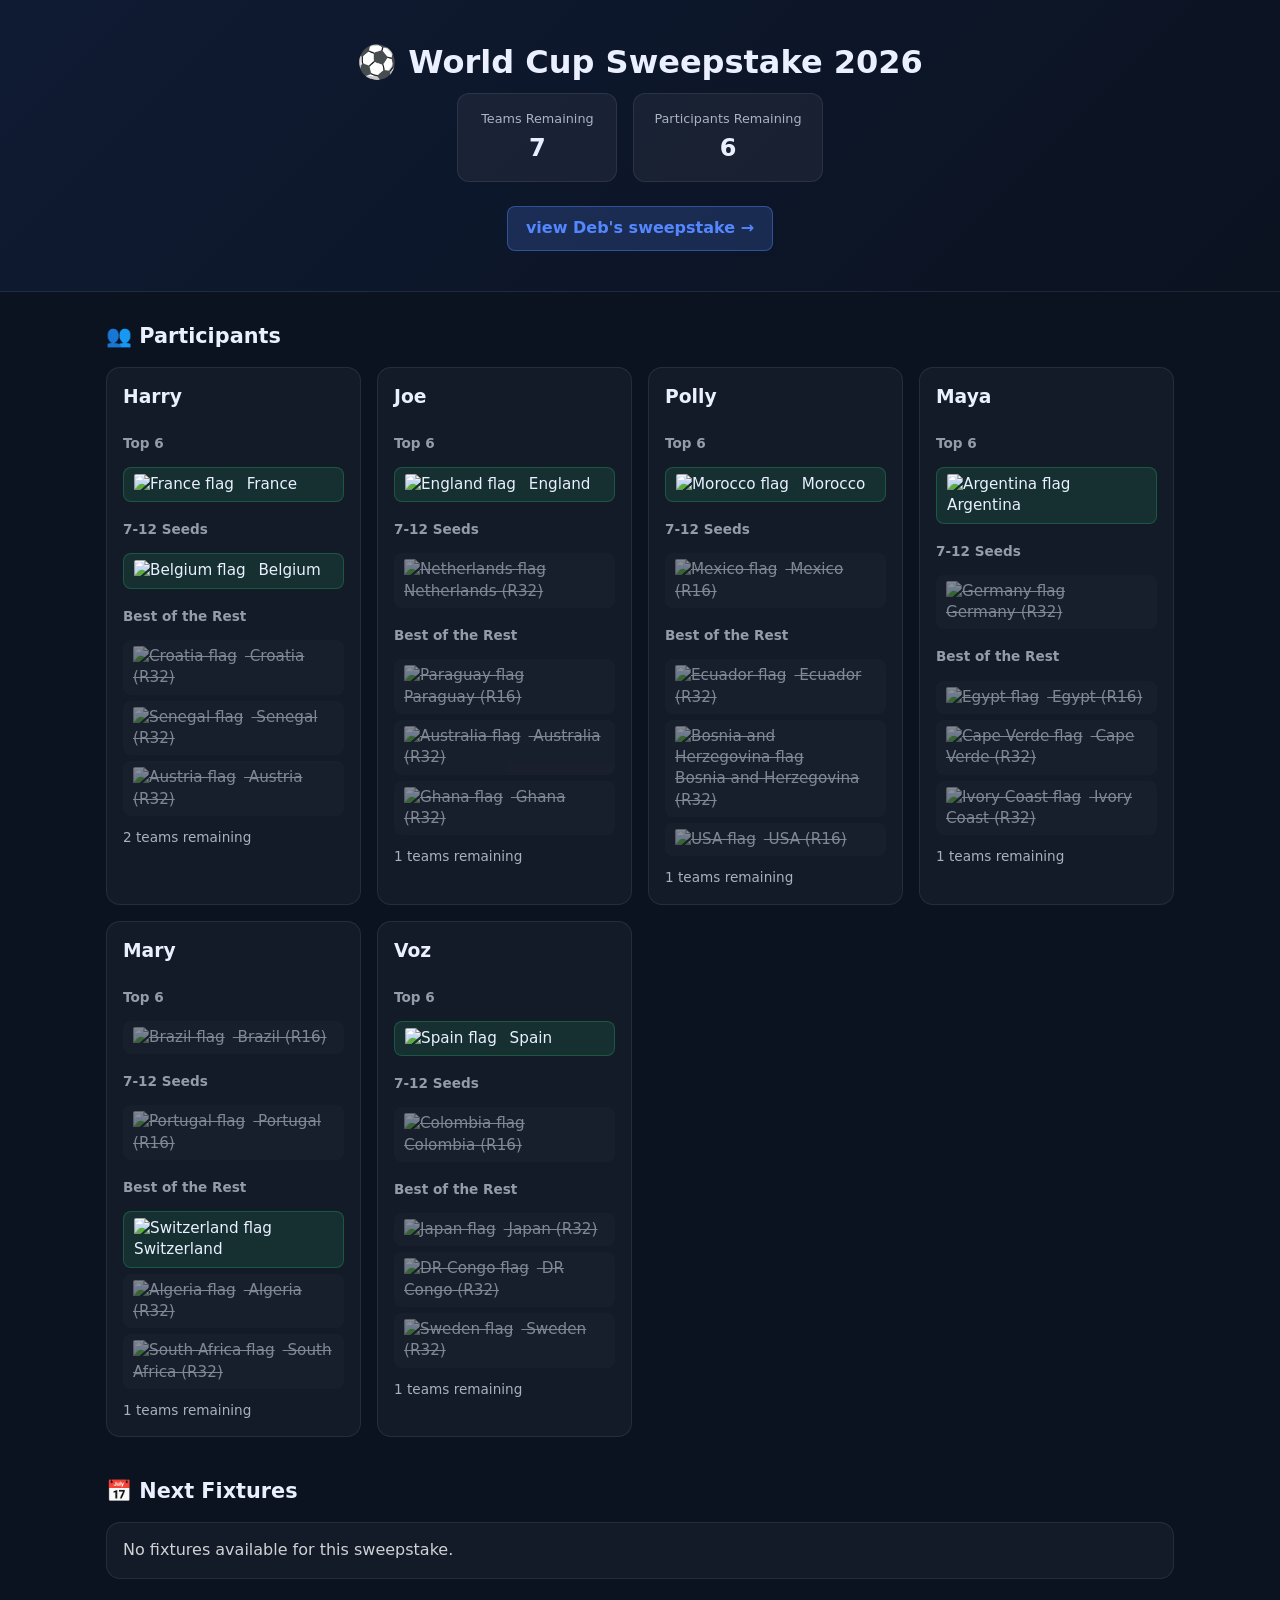
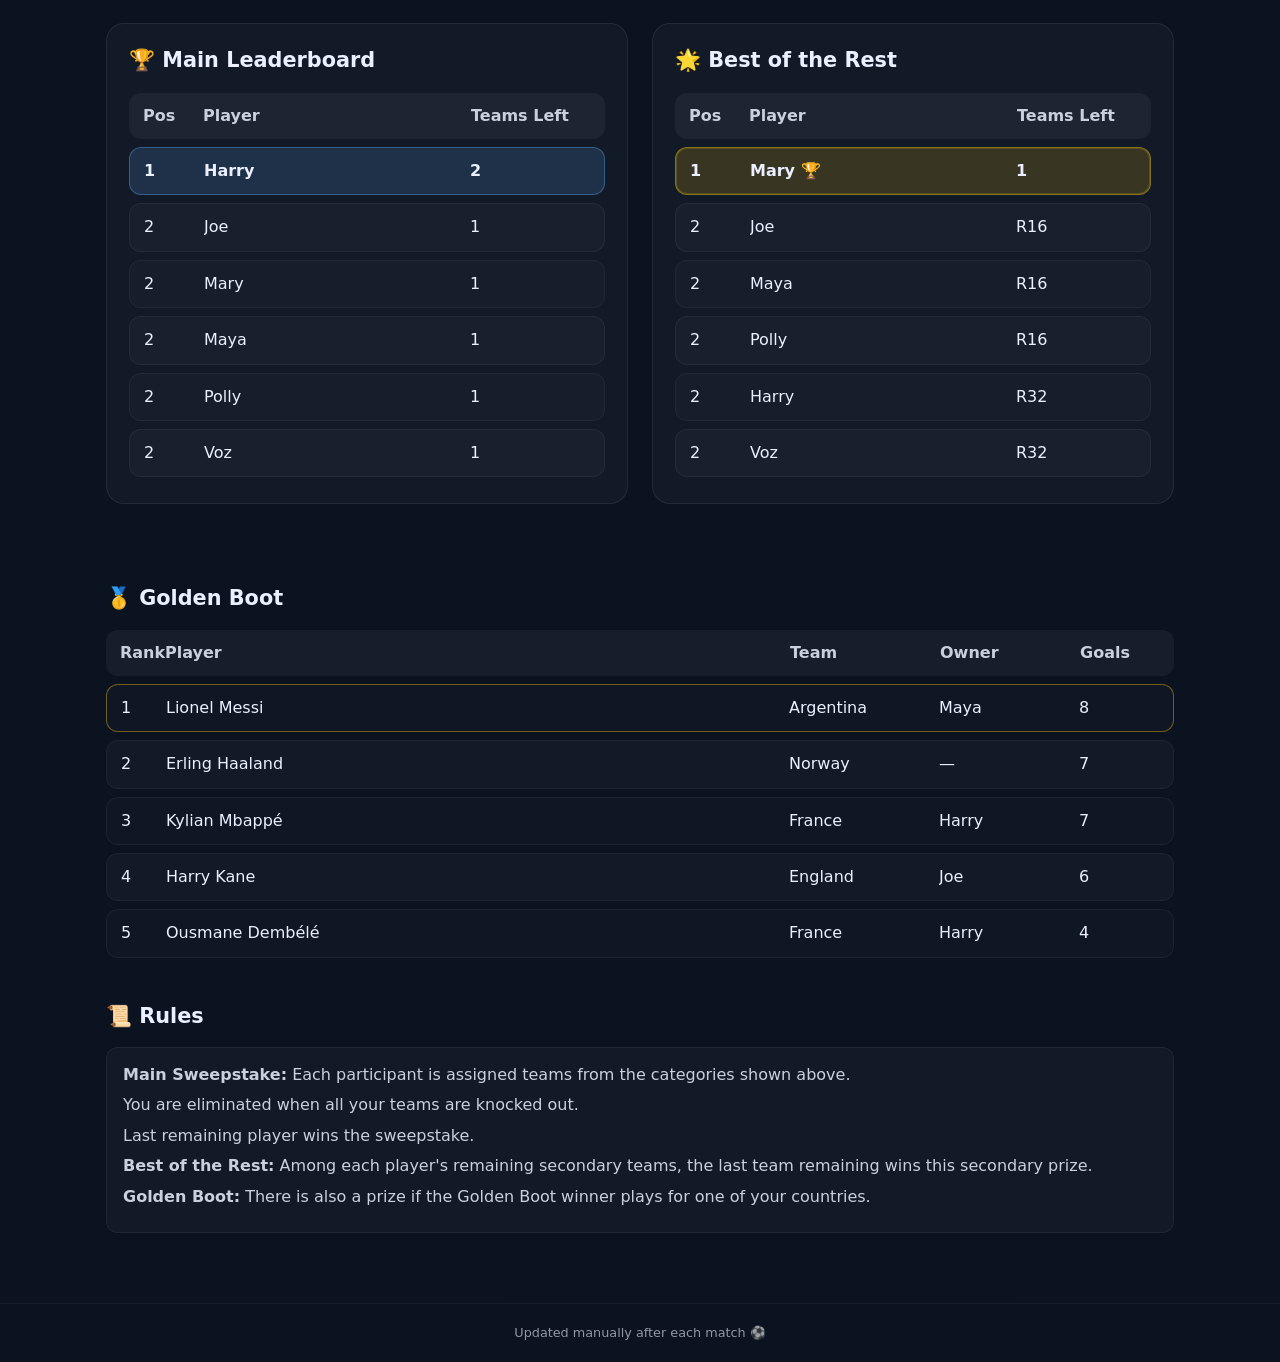
==== commit 3b46054e: "Particpant count fix" ====
--- a/index.html
+++ b/index.html
@@ -20,7 +20,7 @@
 
       <div class="card">
         <div class="label">Participants Remaining</div>
-        <div class="value">6</div>
+        <div class="value" id="participantsRemaining">6</div>
       </div>
     </div>
 
--- a/style.css
+++ b/style.css
@@ -2,54 +2,109 @@
   margin: 0;
   padding: 0;
   box-sizing: border-box;
+  font-family: system-ui, -apple-system, Segoe UI, Roboto, Arial, sans-serif;
 }
 
 body {
-  font-family: -apple-system, BlinkMacSystemFont, "Segoe UI", Roboto, "Helvetica Neue", Arial, sans-serif;
-  background: linear-gradient(135deg, #667eea 0%, #764ba2 100%);
-  color: #333;
-  line-height: 1.6;
-}
-
+  background: #0b1220;
+  color: #eaf0ff;
+  line-height: 1.4;
+}
+
+/* HERO */
 .hero {
-  background: linear-gradient(135deg, #667eea 0%, #764ba2 100%);
-  padding: 48px 24px;
+  padding: 40px 20px;
   text-align: center;
-  color: white;
+  background: linear-gradient(135deg, #0f1b33, #0b1220);
+  border-bottom: 1px solid rgba(255,255,255,0.08);
 }
 
 .hero h1 {
-  font-size: 2.5rem;
-  margin-bottom: 32px;
-  text-shadow: 2px 2px 4px rgba(0, 0, 0, 0.2);
+  font-size: 2rem;
+  margin-bottom: 8px;
+}
+
+.subtitle {
+  opacity: 0.7;
+  margin-bottom: 24px;
+}
+
+.hero-actions {
+  margin-bottom: 20px;
+}
+
+.button {
+  display: inline-flex;
+  align-items: center;
+  justify-content: center;
+  padding: 12px 18px;
+  border-radius: 999px;
+  border: 1px solid rgba(255,255,255,0.14);
+  background: rgba(255,255,255,0.08);
+  color: inherit;
+  text-decoration: none;
+  font-weight: 600;
+  transition: background 0.18s ease, transform 0.18s ease;
+}
+
+.button:hover {
+  background: rgba(255,255,255,0.12);
+  transform: translateY(-1px);
+}
+
+.button.primary {
+  background: #5487ff;
+  border-color: rgba(84, 135, 255, 0.8);
+  color: #fff;
+}
+
+.button.primary:hover {
+  background: #3f6ee0;
 }
 
 .summary {
   display: flex;
   justify-content: center;
-  gap: 24px;
-  margin-bottom: 24px;
+  gap: 16px;
   flex-wrap: wrap;
 }
 
 .card {
-  background: rgba(255, 255, 255, 0.2);
-  backdrop-filter: blur(10px);
-  border-radius: 8px;
-  padding: 24px 32px;
-  min-width: 200px;
-  border: 1px solid rgba(255, 255, 255, 0.3);
-}
-
-.card .label {
-  font-size: 0.9rem;
-  opacity: 0.9;
-  margin-bottom: 8px;
-}
-
-.card .value {
-  font-size: 2rem;
-  font-weight: bold;
+  background: rgba(255,255,255,0.05);
+  padding: 16px 20px;
+  border-radius: 12px;
+  min-width: 160px;
+  border: 1px solid rgba(255,255,255,0.08);
+}
+
+.label {
+  font-size: 0.8rem;
+  opacity: 0.7;
+}
+
+.value {
+  font-size: 1.5rem;
+  font-weight: 600;
+  margin-top: 4px;
+}
+
+.value.pulse-decrease {
+  animation: pulse-decrease 550ms ease;
+}
+
+@keyframes pulse-decrease {
+  0% {
+    transform: scale(1);
+    color: #eaf0ff;
+  }
+  35% {
+    transform: scale(1.1);
+    color: #ffd26d;
+  }
+  100% {
+    transform: scale(1);
+    color: #eaf0ff;
+  }
 }
 
 .sweepstake-links {
@@ -58,270 +113,388 @@
 
 .sweepstake-links a {
   display: inline-block;
-  background: rgba(255, 255, 255, 0.9);
-  color: #764ba2;
-  padding: 10px 20px;
-  border-radius: 6px;
+  background: rgba(84, 135, 255, 0.2);
+  color: #5487ff;
+  padding: 10px 18px;
+  border-radius: 8px;
   text-decoration: none;
   font-weight: 600;
+  border: 1px solid rgba(84, 135, 255, 0.4);
   transition: all 0.3s ease;
 }
 
 .sweepstake-links a:hover {
-  background: white;
+  background: rgba(84, 135, 255, 0.3);
+  border-color: rgba(84, 135, 255, 0.6);
   transform: translateY(-2px);
-  box-shadow: 0 4px 12px rgba(0, 0, 0, 0.15);
-}
-
+}
+
+.flag {
+  width: 20px;
+  height: 15px;
+  margin-right: 8px;
+  border-radius: 2px;
+  vertical-align: middle;
+}
+
+/* MAIN LAYOUT */
 main {
-  max-width: 1200px;
+  max-width: 1100px;
   margin: 0 auto;
-  padding: 32px 24px;
+  padding: 30px 16px;
 }
 
 .section {
-  background: white;
-  border-radius: 8px;
-  padding: 32px;
-  margin-bottom: 32px;
-  box-shadow: 0 4px 6px rgba(0, 0, 0, 0.1);
-}
+  margin-bottom: 40px;
+}
+
 
 .section h2 {
-  margin-bottom: 24px;
-  color: #667eea;
-  font-size: 1.8rem;
-}
-
-.grid {
-  display: grid;
-  grid-template-columns: repeat(auto-fill, minmax(300px, 1fr));
-  gap: 24px;
-}
-
-.player-card {
-  background: #f8f9fa;
-  border-radius: 8px;
-  padding: 20px;
-  border-left: 4px solid #667eea;
-  transition: all 0.3s ease;
-}
-
-.player-card:hover {
-  box-shadow: 0 4px 12px rgba(102, 126, 234, 0.15);
-  transform: translateY(-2px);
-}
-
-.player-card h3 {
   margin-bottom: 16px;
-  color: #333;
   font-size: 1.3rem;
 }
 
-.teams {
-  margin-bottom: 16px;
-}
-
-.team {
-  display: inline-flex;
-  align-items: center;
-  gap: 8px;
-  background: white;
-  padding: 8px 12px;
-  border-radius: 6px;
-  margin: 4px;
-  border: 1px solid #e0e0e0;
-  font-size: 0.95rem;
-  transition: all 0.3s ease;
-}
-
-.team img.flag {
-  width: 24px;
-  height: 18px;
-  object-fit: cover;
-  border-radius: 2px;
-}
-
-.team.alive {
-  background: #e8f5e9;
-  border-color: #4caf50;
-  color: #1b5e20;
-}
-
-.team.out {
-  background: #ffebee;
-  border-color: #f44336;
-  color: #b71c1c;
-  text-decoration: line-through;
+.section h2 .heading-meta {
+  font-size: 0.8em;
   opacity: 0.7;
-}
-
-.player-card .footer {
-  padding-top: 12px;
-  border-top: 1px solid #e0e0e0;
-  font-size: 0.9rem;
-  color: #666;
-  font-weight: 600;
-}
-
-.table {
-  overflow-x: auto;
-}
-
-.leaderboard-header,
-.golden-boot-header {
-  display: grid;
-  grid-template-columns: 60px 1fr 120px;
-  gap: 16px;
-  padding: 16px;
-  background: #f8f9fa;
-  border-radius: 6px;
-  margin-bottom: 8px;
-  font-weight: 600;
-  color: #667eea;
-}
-
-.golden-boot-header {
-  grid-template-columns: 60px 1fr 1fr 1fr 80px;
-}
-
-.leaderboard-row,
-.golden-boot-row {
-  display: grid;
-  grid-template-columns: 60px 1fr 120px;
-  gap: 16px;
-  padding: 16px;
-  border-bottom: 1px solid #e0e0e0;
-  align-items: center;
-}
-
-.golden-boot-row {
-  grid-template-columns: 60px 1fr 1fr 1fr 80px;
-}
-
-.leaderboard-row:hover,
-.golden-boot-row:hover {
-  background: #f8f9fa;
-}
-
-.leaderboard-row.winner,
-.golden-boot-row.winner {
-  background: linear-gradient(90deg, #fff9e6, #fffbf0);
-  font-weight: 600;
-  border-left: 4px solid #ffc107;
-}
-
-.next-fixture-row {
-  padding: 16px;
-  border-bottom: 1px solid #e0e0e0;
-  display: flex;
-  justify-content: space-between;
-  align-items: center;
-  gap: 16px;
-}
-
-.next-fixture-row:hover {
-  background: #f8f9fa;
-}
-
-.next-fixture-row.live {
-  background: #fff3e0;
-  border-left: 4px solid #ff9800;
-}
-
-.next-fixture-row strong {
-  color: #667eea;
-}
-
-.next-fixture-row .owner {
-  color: #999;
-  font-size: 0.9rem;
-}
-
-.fixture-meta {
-  text-align: right;
-  font-size: 0.9rem;
-  color: #666;
-}
-
-.live-badge {
-  display: inline-block;
-  background: #f44336;
-  color: white;
-  padding: 4px 8px;
-  border-radius: 4px;
-  font-size: 0.8rem;
-  font-weight: 600;
-  margin-right: 8px;
-  animation: pulse 1s infinite;
-}
-
-@keyframes pulse {
-  0%, 100% {
-    opacity: 1;
-  }
-  50% {
-    opacity: 0.7;
-  }
-}
-
+  font-weight: 400;
+  margin-left: 8px;
+}
+
+/* LEADERBOARDS */
 .leaderboards-container {
   display: grid;
   grid-template-columns: 1fr 1fr;
   gap: 24px;
-}
-
-@media (max-width: 900px) {
+  align-items: flex-start;
+  margin-bottom: 40px;
+  min-width: 0;
+}
+
+.leaderboards-container .section {
+  background: rgba(255,255,255,0.03);
+  border: 1px solid rgba(255,255,255,0.08);
+  border-radius: 18px;
+  padding: 22px;
+}
+
+.leaderboards-container .section h2 {
+  margin-bottom: 18px;
+}
+
+.table {
+  display: flex;
+  flex-direction: column;
+  gap: 8px;
+  overflow-x: auto;
+  padding-bottom: 4px;
+}
+
+.table > div {
+  min-width: 100%;
+}
+
+.leaderboard-header,
+.leaderboard-row {
+  display: grid;
+  grid-template-columns: 60px 1fr 120px;
+  padding: 12px 14px;
+  border-radius: 12px;
+  min-width: 0;
+}
+
+.leaderboard-header {
+  position: sticky;
+  top: 0;
+  z-index: 2;
+}
+
+.leaderboard-header {
+  background: rgba(255,255,255,0.06);
+  font-weight: 600;
+  opacity: 0.85;
+}
+
+.leaderboard-row {
+  background: rgba(255,255,255,0.03);
+  border: 1px solid rgba(255,255,255,0.05);
+}
+
+.leaderboard-row:nth-child(even) {
+  background: rgba(255,255,255,0.02);
+}
+
+.leaderboard-row.winner {
+  background: rgba(102, 178, 255, 0.16);
+  border-color: rgba(102, 178, 255, 0.35);
+}
+
+.leaderboard-row.winner div {
+  font-weight: 600;
+}
+
+.leaderboard-row.winner.best-of-rest-winner {
+  background: rgba(255, 206, 15, 0.16);
+  border-color: rgba(255, 206, 15, 0.4);
+  box-shadow: inset 0 0 0 1px rgba(255, 206, 15, 0.18);
+}
+
+.leaderboard-row.winner.best-of-rest-winner div {
+  font-weight: 700;
+}
+
+.leaderboard-row div {
+  white-space: nowrap;
+  overflow: hidden;
+  text-overflow: ellipsis;
+}
+
+.golden-boot-header,
+.golden-boot-row {
+  display: grid;
+  grid-template-columns: 45px 1fr 150px 140px 80px;
+  padding: 12px 14px;
+  border-radius: 12px;
+  min-width: 0;
+}
+
+.golden-boot-header {
+  background: rgba(255,255,255,0.06);
+  font-weight: 600;
+  opacity: 0.85;
+}
+
+.golden-boot-row {
+  background: rgba(255,255,255,0.03);
+  border: 1px solid rgba(255,255,255,0.05);
+}
+
+.golden-boot-row.winner {
+  background: rgba(255, 206, 15, 0.12);
+  border-color: rgba(255, 206, 15, 0.4);
+}
+
+.golden-boot-row:nth-child(even) {
+  background: rgba(255,255,255,0.02);
+}
+
+.golden-boot-row div {
+  white-space: nowrap;
+  overflow: hidden;
+  text-overflow: ellipsis;
+}
+
+/* PLAYERS GRID */
+.grid {
+  display: grid;
+  grid-template-columns: repeat(auto-fit, minmax(240px, 1fr));
+  gap: 16px;
+}
+
+.player-card {
+  background: rgba(255,255,255,0.04);
+  border: 1px solid rgba(255,255,255,0.08);
+  border-radius: 14px;
+  padding: 16px;
+  transition: transform 0.15s ease, border-color 0.15s ease;
+}
+
+.player-card:hover {
+  transform: translateY(-3px);
+  border-color: rgba(255,255,255,0.16);
+}
+
+.player-card h3 {
+  margin-bottom: 12px;
+}
+
+.teams {
+  display: flex;
+  flex-direction: column;
+  gap: 6px;
+}
+
+.team {
+  padding: 6px 10px;
+  border-radius: 8px;
+  font-size: 0.95rem;
+}
+
+.team.alive {
+  background: rgba(46, 204, 113, 0.12);
+  border: 1px solid rgba(46, 204, 113, 0.25);
+}
+
+.team.out {
+  background: rgba(255, 255, 255, 0.04);
+  opacity: 0.5;
+  text-decoration: line-through;
+}
+
+.footer {
+  margin-top: 12px;
+  font-size: 0.85rem;
+  opacity: 0.7;
+}
+
+/* FIXTURE STYLES */
+.next-fixture-row {
+  display: flex;
+  justify-content: space-between;
+  align-items: center;
+  padding: 14px 16px;
+  border-radius: 14px;
+  background: rgba(255,255,255,0.04);
+  border: 1px solid rgba(255,255,255,0.06);
+  gap: 16px;
+}
+
+.next-fixture-row.live {
+  border-color: rgba(255, 84, 84, 0.35);
+  background: rgba(255, 84, 84, 0.08);
+}
+
+.fixture-meta {
+  display: flex;
+  align-items: center;
+  gap: 10px;
+  opacity: 0.8;
+}
+
+.live-badge {
+  display: inline-flex;
+  align-items: center;
+  justify-content: center;
+  padding: 4px 8px;
+  border-radius: 999px;
+  background: #ff5454;
+  color: #fff;
+  font-size: 0.75rem;
+  font-weight: 700;
+  letter-spacing: 0.02em;
+}
+
+/* RULES */
+.rules {
+  background: rgba(255,255,255,0.03);
+  padding: 16px;
+  border-radius: 12px;
+  border: 1px solid rgba(255,255,255,0.06);
+}
+
+.rules p {
+  margin-bottom: 8px;
+  opacity: 0.85;
+}
+
+.empty-state {
+  padding: 16px;
+  border-radius: 14px;
+  background: rgba(255,255,255,0.04);
+  border: 1px solid rgba(255,255,255,0.08);
+  color: rgba(255,255,255,0.8);
+}
+
+/* FOOTER */
+footer {
+  text-align: center;
+  padding: 20px;
+  font-size: 0.8rem;
+  opacity: 0.6;
+  border-top: 1px solid rgba(255,255,255,0.08);
+}
+
+@media (max-width: 940px) {
   .leaderboards-container {
     grid-template-columns: 1fr;
   }
 }
 
-.empty-state {
-  padding: 32px;
-  text-align: center;
-  color: #999;
-  background: #f8f9fa;
-  border-radius: 6px;
-}
-
-.rules {
-  background: #f8f9fa;
-  border-left: 4px solid #667eea;
-  padding: 20px;
-  border-radius: 6px;
-}
-
-.rules p {
-  margin-bottom: 12px;
-  line-height: 1.8;
-}
-
-footer {
-  text-align: center;
-  padding: 24px;
-  color: white;
-  margin-top: 48px;
-}
-
-@media (max-width: 768px) {
-  .hero h1 {
-    font-size: 1.8rem;
+@media (max-width: 760px) {
+  body {
+    font-size: 0.95rem;
+  }
+
+  .hero {
+    padding: 28px 16px;
   }
 
   .summary {
     flex-direction: column;
-    gap: 12px;
-  }
-
-  .grid {
-    grid-template-columns: 1fr;
+    align-items: stretch;
+  }
+
+  .card {
+    min-width: auto;
+    width: 100%;
+  }
+
+  .section {
+    margin-bottom: 28px;
+  }
+
+  .section h2 {
+    font-size: 1.15rem;
   }
 
   .leaderboard-header,
+  .leaderboard-row,
   .golden-boot-header,
-  .leaderboard-row,
   .golden-boot-row {
+    padding: 10px 12px;
+  }
+
+  .next-fixture-row {
+    flex-direction: column;
+    align-items: flex-start;
+  }
+
+  .fixture-meta {
+    width: 100%;
+    margin-top: 10px;
+  }
+
+  .leaderboard-header,
+  .leaderboard-row {
+    grid-template-columns: 50px 1fr 1fr;
+  }
+
+  .golden-boot-header,
+  .golden-boot-row {
+    grid-template-columns: 35px minmax(90px, 1.5fr) minmax(70px, 1fr) minmax(70px, 1fr) 45px;
+    gap: 6px;
+    align-items: start;
+  }
+
+  .golden-boot-header div,
+  .golden-boot-row div {
+    white-space: normal;
+    overflow-wrap: anywhere;
+    min-width: 0;
+  }
+
+  .golden-boot-header div:nth-child(2),
+  .golden-boot-row div:nth-child(2) {
+    min-width: 0;
+  }
+
+  .leaderboard-header {
+    position: sticky;
+    top: 0;
+    z-index: 2;
+  }
+
+  .golden-boot-header {
+    position: sticky;
+    top: 0;
+    z-index: 2;
+  }
+
+  .team {
     font-size: 0.9rem;
   }
-}
+
+  .footer {
+    font-size: 0.82rem;
+  }
+}
